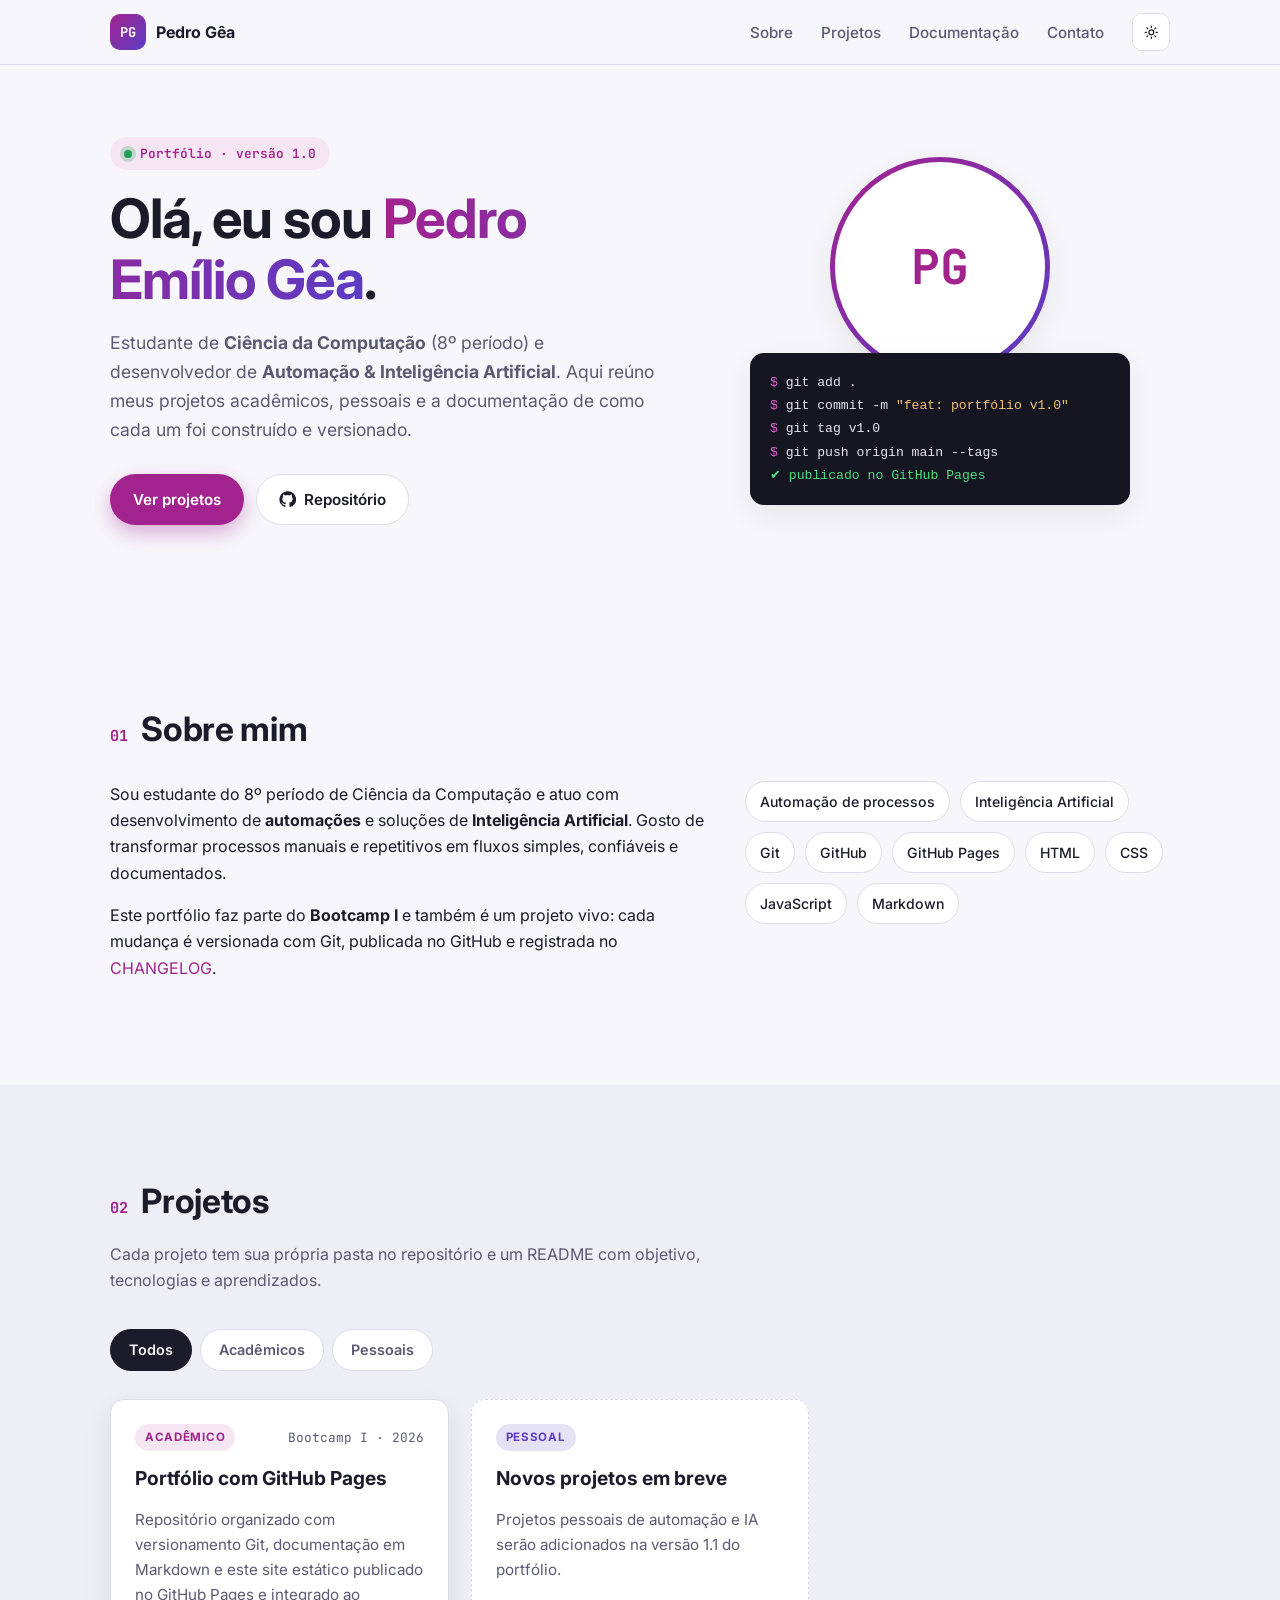
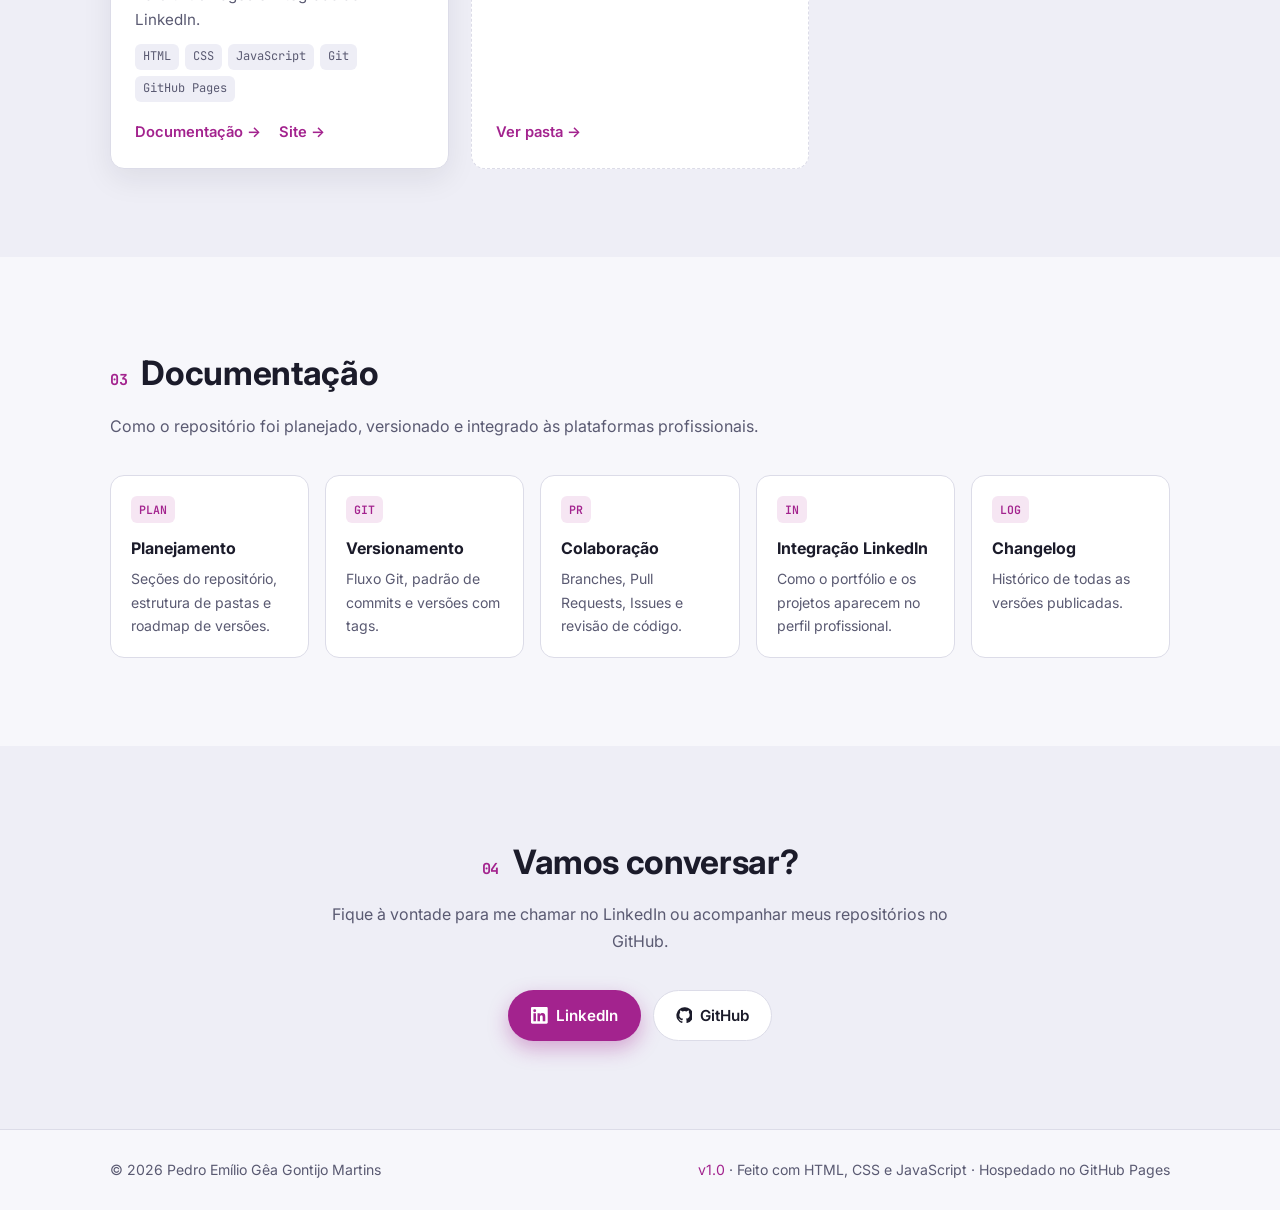
==== index.html @ f8c2382d "feat: estrutura do repositório e site do portfólio v1.0" ====
<!DOCTYPE html>
<html lang="pt-BR">
<head>
  <meta charset="UTF-8">
  <meta name="viewport" content="width=device-width, initial-scale=1.0">
  <title>Pedro Emílio Gêa · Portfólio</title>
  <meta name="description" content="Portfólio de Pedro Emílio Gêa — estudante de Ciência da Computação e desenvolvedor de Automação e IA. Projetos acadêmicos, pessoais e documentação.">
  <meta name="author" content="Pedro Emílio Gêa Gontijo Martins">

  <!-- Open Graph: prévia bonita ao compartilhar o link no LinkedIn -->
  <meta property="og:type" content="website">
  <meta property="og:title" content="Pedro Emílio Gêa · Portfólio">
  <meta property="og:description" content="Projetos acadêmicos e pessoais, documentação e versionamento com Git e GitHub.">
  <meta property="og:url" content="https://pedroemiliogea.github.io/github-page/">
  <meta property="og:image" content="https://github.com/PedroEmilioGea.png">

  <link rel="icon" href="assets/img/favicon.svg" type="image/svg+xml">
  <link rel="preconnect" href="https://fonts.googleapis.com">
  <link rel="preconnect" href="https://fonts.gstatic.com" crossorigin>
  <link href="https://fonts.googleapis.com/css2?family=Inter:wght@400;500;600;700&family=JetBrains+Mono:wght@400;600&display=swap" rel="stylesheet">
  <link rel="stylesheet" href="assets/css/style.css">
  <script>
    /* Aplica o tema antes de desenhar a página (evita "piscar") */
    try {
      var t = localStorage.getItem("portfolio-tema");
      if (t) document.documentElement.setAttribute("data-theme", t);
    } catch (e) {}
  </script>
</head>
<body>
  <a class="skip-link" href="#conteudo">Pular para o conteúdo</a>

  <!-- ===================== CABEÇALHO ===================== -->
  <header class="header" id="topo">
    <nav class="nav container" aria-label="Navegação principal">
      <a class="nav__logo" href="#topo" aria-label="Início">
        <span class="nav__logo-mark">PG</span>
        <span class="nav__logo-text">Pedro Gêa</span>
      </a>

      <button class="nav__toggle" id="nav-toggle" aria-label="Abrir menu" aria-expanded="false" aria-controls="nav-menu">
        <span></span><span></span><span></span>
      </button>

      <ul class="nav__menu" id="nav-menu">
        <li><a href="#sobre">Sobre</a></li>
        <li><a href="#projetos">Projetos</a></li>
        <li><a href="#documentacao">Documentação</a></li>
        <li><a href="#contato">Contato</a></li>
        <li>
          <button class="theme-toggle" id="theme-toggle" aria-label="Alternar tema claro/escuro" title="Alternar tema">
            <svg class="icon-sun" viewBox="0 0 24 24" aria-hidden="true"><circle cx="12" cy="12" r="4"/><path d="M12 2v2M12 20v2M4.9 4.9l1.4 1.4M17.7 17.7l1.4 1.4M2 12h2M20 12h2M4.9 19.1l1.4-1.4M17.7 6.3l1.4-1.4"/></svg>
            <svg class="icon-moon" viewBox="0 0 24 24" aria-hidden="true"><path d="M21 12.8A9 9 0 1 1 11.2 3a7 7 0 0 0 9.8 9.8z"/></svg>
          </button>
        </li>
      </ul>
    </nav>
  </header>

  <main id="conteudo">
    <!-- ===================== HERO ===================== -->
    <section class="hero container">
      <div class="hero__text">
        <p class="hero__tag"><span class="dot"></span> Portfólio · versão 1.0</p>
        <h1 class="hero__title">Olá, eu sou <span class="accent">Pedro Emílio Gêa</span>.</h1>
        <p class="hero__subtitle">
          Estudante de <strong>Ciência da Computação</strong> (8º período) e desenvolvedor de
          <strong>Automação &amp; Inteligência Artificial</strong>. Aqui reúno meus projetos acadêmicos,
          pessoais e a documentação de como cada um foi construído e versionado.
        </p>
        <div class="hero__actions">
          <a class="btn btn--primary" href="#projetos">Ver projetos</a>
          <a class="btn btn--ghost" href="https://github.com/PedroEmilioGea/github-page" target="_blank" rel="noopener">
            <svg viewBox="0 0 24 24" aria-hidden="true"><path d="M12 .5a11.5 11.5 0 0 0-3.6 22.4c.6.1.8-.3.8-.6v-2c-3.2.7-3.9-1.5-3.9-1.5-.5-1.3-1.3-1.7-1.3-1.7-1-.7.1-.7.1-.7 1.2.1 1.8 1.2 1.8 1.2 1 1.8 2.8 1.3 3.5 1 .1-.8.4-1.3.7-1.6-2.6-.3-5.3-1.3-5.3-5.7 0-1.3.5-2.3 1.2-3.1-.1-.3-.5-1.5.1-3.1 0 0 1-.3 3.2 1.2a11 11 0 0 1 5.8 0c2.2-1.5 3.2-1.2 3.2-1.2.6 1.6.2 2.8.1 3.1.8.8 1.2 1.9 1.2 3.1 0 4.4-2.7 5.4-5.3 5.7.4.4.8 1.1.8 2.2v3.3c0 .3.2.7.8.6A11.5 11.5 0 0 0 12 .5z"/></svg>
            Repositório
          </a>
        </div>
      </div>
      <div class="hero__media">
        <div class="avatar" data-initials="PG">
          <img onerror="this.remove()" src="https://github.com/PedroEmilioGea.png" alt="Foto de perfil de Pedro Emílio Gêa" width="260" height="260">
        </div>
        <pre class="terminal" aria-label="Exemplo de comandos Git"><code><span class="t-prompt">$</span> git add .
<span class="t-prompt">$</span> git commit -m <span class="t-str">"feat: portfólio v1.0"</span>
<span class="t-prompt">$</span> git tag v1.0
<span class="t-prompt">$</span> git push origin main --tags
<span class="t-ok">✔ publicado no GitHub Pages</span></code></pre>
      </div>
    </section>

    <!-- ===================== SOBRE ===================== -->
    <section class="section" id="sobre">
      <div class="container">
        <h2 class="section__title"><span class="section__num">01</span> Sobre mim</h2>
        <div class="about">
          <div class="about__text">
            <p>
              Sou estudante do 8º período de Ciência da Computação e atuo com desenvolvimento de
              <strong>automações</strong> e soluções de <strong>Inteligência Artificial</strong>.
              Gosto de transformar processos manuais e repetitivos em fluxos simples, confiáveis e documentados.
            </p>
            <p>
              Este portfólio faz parte do <strong>Bootcamp I</strong> e também é um projeto vivo: cada mudança é
              versionada com Git, publicada no GitHub e registrada no
              <a href="https://github.com/PedroEmilioGea/github-page/blob/main/CHANGELOG.md" target="_blank" rel="noopener">CHANGELOG</a>.
            </p>
          </div>
          <ul class="chips" aria-label="Áreas e ferramentas">
            <li>Automação de processos</li>
            <li>Inteligência Artificial</li>
            <li>Git</li>
            <li>GitHub</li>
            <li>GitHub Pages</li>
            <li>HTML</li>
            <li>CSS</li>
            <li>JavaScript</li>
            <li>Markdown</li>
          </ul>
        </div>
      </div>
    </section>

    <!-- ===================== PROJETOS ===================== -->
    <section class="section section--alt" id="projetos">
      <div class="container">
        <h2 class="section__title"><span class="section__num">02</span> Projetos</h2>
        <p class="section__lead">Cada projeto tem sua própria pasta no repositório e um README com objetivo, tecnologias e aprendizados.</p>

        <div class="filters" role="group" aria-label="Filtrar projetos">
          <button class="filter is-active" data-filter="todos">Todos</button>
          <button class="filter" data-filter="academico">Acadêmicos</button>
          <button class="filter" data-filter="pessoal">Pessoais</button>
        </div>

        <div class="cards" id="lista-projetos">
          <!-- Projeto acadêmico 01 -->
          <article class="card" data-categoria="academico">
            <div class="card__top">
              <span class="badge badge--academico">Acadêmico</span>
              <span class="card__meta">Bootcamp I · 2026</span>
            </div>
            <h3 class="card__title">Portfólio com GitHub Pages</h3>
            <p class="card__desc">
              Repositório organizado com versionamento Git, documentação em Markdown e este site
              estático publicado no GitHub Pages e integrado ao LinkedIn.
            </p>
            <ul class="card__tags">
              <li>HTML</li><li>CSS</li><li>JavaScript</li><li>Git</li><li>GitHub Pages</li>
            </ul>
            <div class="card__links">
              <a href="https://github.com/PedroEmilioGea/github-page/tree/main/projetos-academicos/01-portfolio-github-pages" target="_blank" rel="noopener">Documentação →</a>
              <a href="https://pedroemiliogea.github.io/github-page/" target="_blank" rel="noopener">Site →</a>
            </div>
          </article>

          <!-- Espaço para próximos projetos -->
          <article class="card card--soon" data-categoria="pessoal">
            <div class="card__top">
              <span class="badge badge--pessoal">Pessoal</span>
            </div>
            <h3 class="card__title">Novos projetos em breve</h3>
            <p class="card__desc">
              Projetos pessoais de automação e IA serão adicionados na versão 1.1 do portfólio.
            </p>
            <div class="card__links">
              <a href="https://github.com/PedroEmilioGea/github-page/tree/main/projetos-pessoais" target="_blank" rel="noopener">Ver pasta →</a>
            </div>
          </article>
        </div>
      </div>
    </section>

    <!-- ===================== DOCUMENTAÇÃO ===================== -->
    <section class="section" id="documentacao">
      <div class="container">
        <h2 class="section__title"><span class="section__num">03</span> Documentação</h2>
        <p class="section__lead">Como o repositório foi planejado, versionado e integrado às plataformas profissionais.</p>

        <div class="docs">
          <a class="doc" href="https://github.com/PedroEmilioGea/github-page/blob/main/docs/planejamento.md" target="_blank" rel="noopener">
            <span class="doc__icon">PLAN</span>
            <span class="doc__title">Planejamento</span>
            <span class="doc__desc">Seções do repositório, estrutura de pastas e roadmap de versões.</span>
          </a>
          <a class="doc" href="https://github.com/PedroEmilioGea/github-page/blob/main/docs/versionamento.md" target="_blank" rel="noopener">
            <span class="doc__icon">GIT</span>
            <span class="doc__title">Versionamento</span>
            <span class="doc__desc">Fluxo Git, padrão de commits e versões com tags.</span>
          </a>
          <a class="doc" href="https://github.com/PedroEmilioGea/github-page/blob/main/docs/colaboracao.md" target="_blank" rel="noopener">
            <span class="doc__icon">PR</span>
            <span class="doc__title">Colaboração</span>
            <span class="doc__desc">Branches, Pull Requests, Issues e revisão de código.</span>
          </a>
          <a class="doc" href="https://github.com/PedroEmilioGea/github-page/blob/main/docs/linkedin.md" target="_blank" rel="noopener">
            <span class="doc__icon">IN</span>
            <span class="doc__title">Integração LinkedIn</span>
            <span class="doc__desc">Como o portfólio e os projetos aparecem no perfil profissional.</span>
          </a>
          <a class="doc" href="https://github.com/PedroEmilioGea/github-page/blob/main/CHANGELOG.md" target="_blank" rel="noopener">
            <span class="doc__icon">LOG</span>
            <span class="doc__title">Changelog</span>
            <span class="doc__desc">Histórico de todas as versões publicadas.</span>
          </a>
        </div>
      </div>
    </section>

    <!-- ===================== CONTATO ===================== -->
    <section class="section section--alt" id="contato">
      <div class="container contact">
        <h2 class="section__title"><span class="section__num">04</span> Vamos conversar?</h2>
        <p class="section__lead">Fique à vontade para me chamar no LinkedIn ou acompanhar meus repositórios no GitHub.</p>
        <div class="contact__links">
          <a class="btn btn--primary" href="https://www.linkedin.com/in/pedro-em%C3%ADlio-g%C3%AAa-gontijo-martins-45b3a32ba/" target="_blank" rel="noopener">
            <svg viewBox="0 0 24 24" aria-hidden="true"><path d="M20.4 20.5h-3.6v-5.6c0-1.3 0-3-1.8-3s-2.1 1.4-2.1 2.9v5.7H9.3V9h3.4v1.6h.1a3.8 3.8 0 0 1 3.4-1.9c3.6 0 4.3 2.4 4.3 5.5v6.3zM5.3 7.4a2.1 2.1 0 1 1 0-4.2 2.1 2.1 0 0 1 0 4.2zM7.1 20.5H3.5V9h3.6v11.5zM22.2 0H1.8C.8 0 0 .8 0 1.7v20.6c0 .9.8 1.7 1.8 1.7h20.4c1 0 1.8-.8 1.8-1.7V1.7C24 .8 23.2 0 22.2 0z"/></svg>
            LinkedIn
          </a>
          <a class="btn btn--ghost" href="https://github.com/PedroEmilioGea" target="_blank" rel="noopener">
            <svg viewBox="0 0 24 24" aria-hidden="true"><path d="M12 .5a11.5 11.5 0 0 0-3.6 22.4c.6.1.8-.3.8-.6v-2c-3.2.7-3.9-1.5-3.9-1.5-.5-1.3-1.3-1.7-1.3-1.7-1-.7.1-.7.1-.7 1.2.1 1.8 1.2 1.8 1.2 1 1.8 2.8 1.3 3.5 1 .1-.8.4-1.3.7-1.6-2.6-.3-5.3-1.3-5.3-5.7 0-1.3.5-2.3 1.2-3.1-.1-.3-.5-1.5.1-3.1 0 0 1-.3 3.2 1.2a11 11 0 0 1 5.8 0c2.2-1.5 3.2-1.2 3.2-1.2.6 1.6.2 2.8.1 3.1.8.8 1.2 1.9 1.2 3.1 0 4.4-2.7 5.4-5.3 5.7.4.4.8 1.1.8 2.2v3.3c0 .3.2.7.8.6A11.5 11.5 0 0 0 12 .5z"/></svg>
            GitHub
          </a>
        </div>
      </div>
    </section>
  </main>

  <!-- ===================== RODAPÉ ===================== -->
  <footer class="footer">
    <div class="container footer__inner">
      <p>© <span id="ano">2026</span> Pedro Emílio Gêa Gontijo Martins</p>
      <p class="footer__version">
        <a href="https://github.com/PedroEmilioGea/github-page/blob/main/CHANGELOG.md" target="_blank" rel="noopener">v1.0</a>
        · Feito com HTML, CSS e JavaScript · Hospedado no GitHub Pages
      </p>
    </div>
  </footer>

  <script src="assets/js/main.js"></script>
</body>
</html>
---- assets/css/style.css ----
/* ==========================================================
   Portfólio · Pedro Emílio Gêa
   Estilos do site publicado no GitHub Pages
   ========================================================== */

/* ---------- Tokens de cor (tema claro) ---------- */
:root {
  --bg: #f7f7fb;
  --bg-alt: #eeeef6;
  --surface: #ffffff;
  --text: #1b1b2a;
  --text-muted: #5a5a72;
  --border: #dcdce8;
  --accent: #a3238e;          /* magenta do material do bootcamp */
  --accent-2: #5b3cc4;
  --accent-soft: #f6e6f3;
  --ok: #1f9d55;
  --terminal-bg: #161622;
  --terminal-text: #e6e6f0;
  --shadow: 0 10px 30px rgba(27, 27, 42, .08);
  --radius: 14px;
  --maxw: 1100px;
  --font: "Inter", system-ui, -apple-system, "Segoe UI", Roboto, sans-serif;
  --mono: "JetBrains Mono", ui-monospace, SFMono-Regular, Consolas, monospace;
  color-scheme: light;
}

/* ---------- Tema escuro (preferência do sistema) ---------- */
@media (prefers-color-scheme: dark) {
  :root:not([data-theme="light"]) {
    --bg: #0f0f17;
    --bg-alt: #151520;
    --surface: #1a1a27;
    --text: #ececf4;
    --text-muted: #a3a3b8;
    --border: #2a2a3b;
    --accent: #e25bc9;
    --accent-2: #9b86ff;
    --accent-soft: #2b1830;
    --shadow: 0 10px 30px rgba(0, 0, 0, .35);
    color-scheme: dark;
  }
}

/* ---------- Tema escuro (escolhido no botão) ---------- */
:root[data-theme="dark"] {
  --bg: #0f0f17;
  --bg-alt: #151520;
  --surface: #1a1a27;
  --text: #ececf4;
  --text-muted: #a3a3b8;
  --border: #2a2a3b;
  --accent: #e25bc9;
  --accent-2: #9b86ff;
  --accent-soft: #2b1830;
  --shadow: 0 10px 30px rgba(0, 0, 0, .35);
  color-scheme: dark;
}

/* ---------- Base ---------- */
*, *::before, *::after { box-sizing: border-box; }
html { scroll-behavior: smooth; scroll-padding-top: 80px; }
body {
  margin: 0;
  font-family: var(--font);
  font-size: 1rem;
  line-height: 1.65;
  color: var(--text);
  background: var(--bg);
  -webkit-font-smoothing: antialiased;
}
img { max-width: 100%; display: block; }
a { color: var(--accent); text-decoration: none; }
a:hover { text-decoration: underline; }
svg { width: 1.1em; height: 1.1em; fill: currentColor; flex-shrink: 0; }

.container { width: 100%; max-width: var(--maxw); margin: 0 auto; padding: 0 20px; }

.skip-link {
  position: absolute; left: -999px; top: 8px;
  background: var(--accent); color: #fff; padding: 8px 14px; border-radius: 8px; z-index: 100;
}
.skip-link:focus { left: 8px; }

:focus-visible { outline: 3px solid var(--accent-2); outline-offset: 3px; border-radius: 6px; }

/* ---------- Cabeçalho / navegação ---------- */
.header {
  position: sticky; top: 0; z-index: 50;
  background: color-mix(in srgb, var(--bg) 85%, transparent);
  backdrop-filter: saturate(160%) blur(10px);
  border-bottom: 1px solid var(--border);
}
.nav { display: flex; align-items: center; justify-content: space-between; height: 64px; }
.nav__logo { display: flex; align-items: center; gap: 10px; color: var(--text); font-weight: 700; }
.nav__logo:hover { text-decoration: none; }
.nav__logo-mark {
  display: grid; place-items: center; width: 36px; height: 36px; border-radius: 10px;
  background: linear-gradient(135deg, var(--accent), var(--accent-2)); color: #fff;
  font-family: var(--mono); font-size: .85rem;
}
.nav__menu { display: flex; align-items: center; gap: 28px; list-style: none; margin: 0; padding: 0; }
.nav__menu a { color: var(--text-muted); font-weight: 500; font-size: .95rem; }
.nav__menu a:hover { color: var(--text); text-decoration: none; }

.nav__toggle { display: none; background: none; border: 0; padding: 8px; cursor: pointer; }
.nav__toggle span { display: block; width: 22px; height: 2px; margin: 5px 0; background: var(--text); transition: .25s; }

.theme-toggle {
  display: grid; place-items: center; width: 38px; height: 38px; border-radius: 10px;
  border: 1px solid var(--border); background: var(--surface); color: var(--text); cursor: pointer;
}
.theme-toggle svg { fill: none; stroke: currentColor; stroke-width: 2; stroke-linecap: round; }
.icon-moon { display: none; }
:root[data-theme="dark"] .icon-sun { display: none; }
:root[data-theme="dark"] .icon-moon { display: block; }

/* ---------- Botões ---------- */
.btn {
  display: inline-flex; align-items: center; gap: 8px;
  padding: 12px 22px; border-radius: 999px; font-weight: 600; font-size: .95rem;
  border: 1px solid transparent; transition: transform .15s, box-shadow .15s, background .15s;
}
.btn:hover { text-decoration: none; transform: translateY(-2px); }
.btn--primary { background: var(--accent); color: #fff; box-shadow: 0 8px 20px color-mix(in srgb, var(--accent) 35%, transparent); }
.btn--ghost { border-color: var(--border); color: var(--text); background: var(--surface); }

/* ---------- Hero ---------- */
.hero {
  display: grid; grid-template-columns: 1.2fr 1fr; gap: 48px; align-items: center;
  padding-top: 72px; padding-bottom: 88px;
}
.hero__tag {
  display: inline-flex; align-items: center; gap: 8px; margin: 0 0 18px;
  padding: 6px 14px; border-radius: 999px; background: var(--accent-soft); color: var(--accent);
  font-family: var(--mono); font-size: .8rem; font-weight: 600;
}
.dot { width: 8px; height: 8px; border-radius: 50%; background: var(--ok); box-shadow: 0 0 0 4px color-mix(in srgb, var(--ok) 25%, transparent); }
.hero__title { font-size: clamp(2.1rem, 5vw, 3.4rem); line-height: 1.12; margin: 0 0 18px; letter-spacing: -.02em; }
.accent { background: linear-gradient(90deg, var(--accent), var(--accent-2)); -webkit-background-clip: text; background-clip: text; color: transparent; }
.hero__subtitle { font-size: 1.1rem; color: var(--text-muted); max-width: 58ch; margin: 0 0 30px; }
.hero__actions { display: flex; flex-wrap: wrap; gap: 12px; }

.hero__media { position: relative; display: flex; flex-direction: column; align-items: center; gap: 0; }
.avatar {
  width: 220px; height: 220px; border-radius: 50%; padding: 5px;
  background: linear-gradient(135deg, var(--accent), var(--accent-2)); box-shadow: var(--shadow);
}
.avatar { position: relative; }
.avatar::before {
  content: attr(data-initials); position: absolute; inset: 5px; display: grid; place-items: center;
  border-radius: 50%; background: var(--surface); color: var(--accent); font-family: var(--mono); font-size: 3rem; font-weight: 700;
}
.avatar img { position: relative; width: 100%; height: 100%; border-radius: 50%; object-fit: cover; border: 4px solid var(--bg); }
.terminal {
  margin: -24px 0 0; width: 100%; max-width: 380px; padding: 18px 20px; border-radius: var(--radius);
  background: var(--terminal-bg); color: var(--terminal-text); box-shadow: var(--shadow);
  font-family: var(--mono); font-size: .82rem; line-height: 1.7; overflow-x: auto; position: relative; z-index: 1;
}
.t-prompt { color: #e25bc9; }
.t-str { color: #f2c46d; }
.t-ok { color: #4ade80; }

/* ---------- Seções ---------- */
.section { padding: 88px 0; }
.section--alt { background: var(--bg-alt); }
.section__title { display: flex; align-items: baseline; gap: 14px; font-size: clamp(1.6rem, 3vw, 2.1rem); margin: 0 0 12px; letter-spacing: -.01em; }
.section__num { font-family: var(--mono); font-size: .95rem; color: var(--accent); }
.section__lead { color: var(--text-muted); margin: 0 0 36px; max-width: 65ch; }

/* ---------- Sobre ---------- */
.about { display: grid; grid-template-columns: 1.4fr 1fr; gap: 40px; align-items: start; margin-top: 24px; }
.about__text p { margin: 0 0 16px; }
.chips { display: flex; flex-wrap: wrap; gap: 10px; list-style: none; padding: 0; margin: 0; }
.chips li {
  padding: 8px 14px; border-radius: 999px; background: var(--surface); border: 1px solid var(--border);
  font-size: .88rem; font-weight: 500;
}

/* ---------- Filtros ---------- */
.filters { display: flex; flex-wrap: wrap; gap: 8px; margin-bottom: 28px; }
.filter {
  padding: 8px 18px; border-radius: 999px; border: 1px solid var(--border); background: var(--surface);
  color: var(--text-muted); font: inherit; font-size: .9rem; font-weight: 600; cursor: pointer;
}
.filter:hover { color: var(--text); }
.filter.is-active { background: var(--text); color: var(--bg); border-color: var(--text); }

/* ---------- Cards de projeto ---------- */
.cards { display: grid; grid-template-columns: repeat(auto-fill, minmax(300px, 1fr)); gap: 22px; }
.card {
  display: flex; flex-direction: column; gap: 12px; padding: 24px; border-radius: var(--radius);
  background: var(--surface); border: 1px solid var(--border); box-shadow: var(--shadow);
  transition: transform .2s, border-color .2s;
}
.card:hover { transform: translateY(-4px); border-color: var(--accent); }
.card.is-hidden { display: none; }
.card--soon { border-style: dashed; box-shadow: none; }
.card__top { display: flex; justify-content: space-between; align-items: center; gap: 10px; }
.card__meta { font-size: .8rem; color: var(--text-muted); font-family: var(--mono); }
.card__title { margin: 0; font-size: 1.2rem; }
.card__desc { margin: 0; color: var(--text-muted); font-size: .95rem; flex-grow: 1; }
.card__tags { display: flex; flex-wrap: wrap; gap: 6px; list-style: none; padding: 0; margin: 0; }
.card__tags li { font-family: var(--mono); font-size: .75rem; padding: 3px 8px; border-radius: 6px; background: var(--bg-alt); color: var(--text-muted); }
.card__links { display: flex; gap: 18px; font-weight: 600; font-size: .92rem; padding-top: 6px; }

.badge { font-size: .72rem; font-weight: 700; text-transform: uppercase; letter-spacing: .06em; padding: 4px 10px; border-radius: 999px; }
.badge--academico { background: var(--accent-soft); color: var(--accent); }
.badge--pessoal { background: color-mix(in srgb, var(--accent-2) 15%, transparent); color: var(--accent-2); }

/* ---------- Documentação ---------- */
.docs { display: grid; grid-template-columns: repeat(auto-fill, minmax(180px, 1fr)); gap: 16px; }
.doc {
  display: flex; flex-direction: column; gap: 6px; padding: 20px; border-radius: var(--radius);
  background: var(--surface); border: 1px solid var(--border); color: var(--text); transition: border-color .2s, transform .2s;
}
.doc:hover { text-decoration: none; border-color: var(--accent); transform: translateY(-3px); }
.doc__icon {
  align-self: flex-start; font-family: var(--mono); font-size: .72rem; font-weight: 600;
  padding: 4px 8px; border-radius: 6px; background: var(--accent-soft); color: var(--accent); margin-bottom: 6px;
}
.doc__title { font-weight: 700; }
.doc__desc { font-size: .88rem; color: var(--text-muted); }

/* ---------- Contato ---------- */
.contact { text-align: center; }
.contact .section__title { justify-content: center; }
.contact .section__lead { margin-left: auto; margin-right: auto; }
.contact__links { display: flex; justify-content: center; flex-wrap: wrap; gap: 12px; }

/* ---------- Rodapé ---------- */
.footer { border-top: 1px solid var(--border); padding: 28px 0; font-size: .88rem; color: var(--text-muted); }
.footer__inner { display: flex; justify-content: space-between; flex-wrap: wrap; gap: 10px; }
.footer p { margin: 0; }

/* ---------- Animação de entrada ---------- */
.reveal { opacity: 0; transform: translateY(16px); transition: opacity .6s ease, transform .6s ease; }
.reveal.is-visible { opacity: 1; transform: none; }
@media (prefers-reduced-motion: reduce) {
  html { scroll-behavior: auto; }
  .reveal { opacity: 1; transform: none; transition: none; }
  .btn, .card, .doc { transition: none; }
}

/* ---------- Responsivo ---------- */
@media (max-width: 860px) {
  .hero { grid-template-columns: 1fr; padding-top: 48px; padding-bottom: 64px; gap: 40px; }
  .hero__media { order: -1; }
  .avatar { width: 160px; height: 160px; }
  .about { grid-template-columns: 1fr; }
  .section { padding: 64px 0; }
}

@media (max-width: 720px) {
  .container { padding: 0 16px; }
  .nav__toggle { display: block; }
  .nav__menu {
    position: absolute; top: 64px; left: 0; right: 0; flex-direction: column; align-items: flex-start; gap: 0;
    background: var(--bg); border-bottom: 1px solid var(--border); padding: 8px 16px 16px;
    display: none;
  }
  .nav__menu.is-open { display: flex; }
  .nav__menu li { width: 100%; }
  .nav__menu a { display: block; padding: 12px 0; }
  .nav__menu .theme-toggle { margin-top: 8px; }
  .nav__toggle[aria-expanded="true"] span:nth-child(1) { transform: translateY(7px) rotate(45deg); }
  .nav__toggle[aria-expanded="true"] span:nth-child(2) { opacity: 0; }
  .nav__toggle[aria-expanded="true"] span:nth-child(3) { transform: translateY(-7px) rotate(-45deg); }
  .cards { grid-template-columns: 1fr; }
  .footer__inner { flex-direction: column; }
}
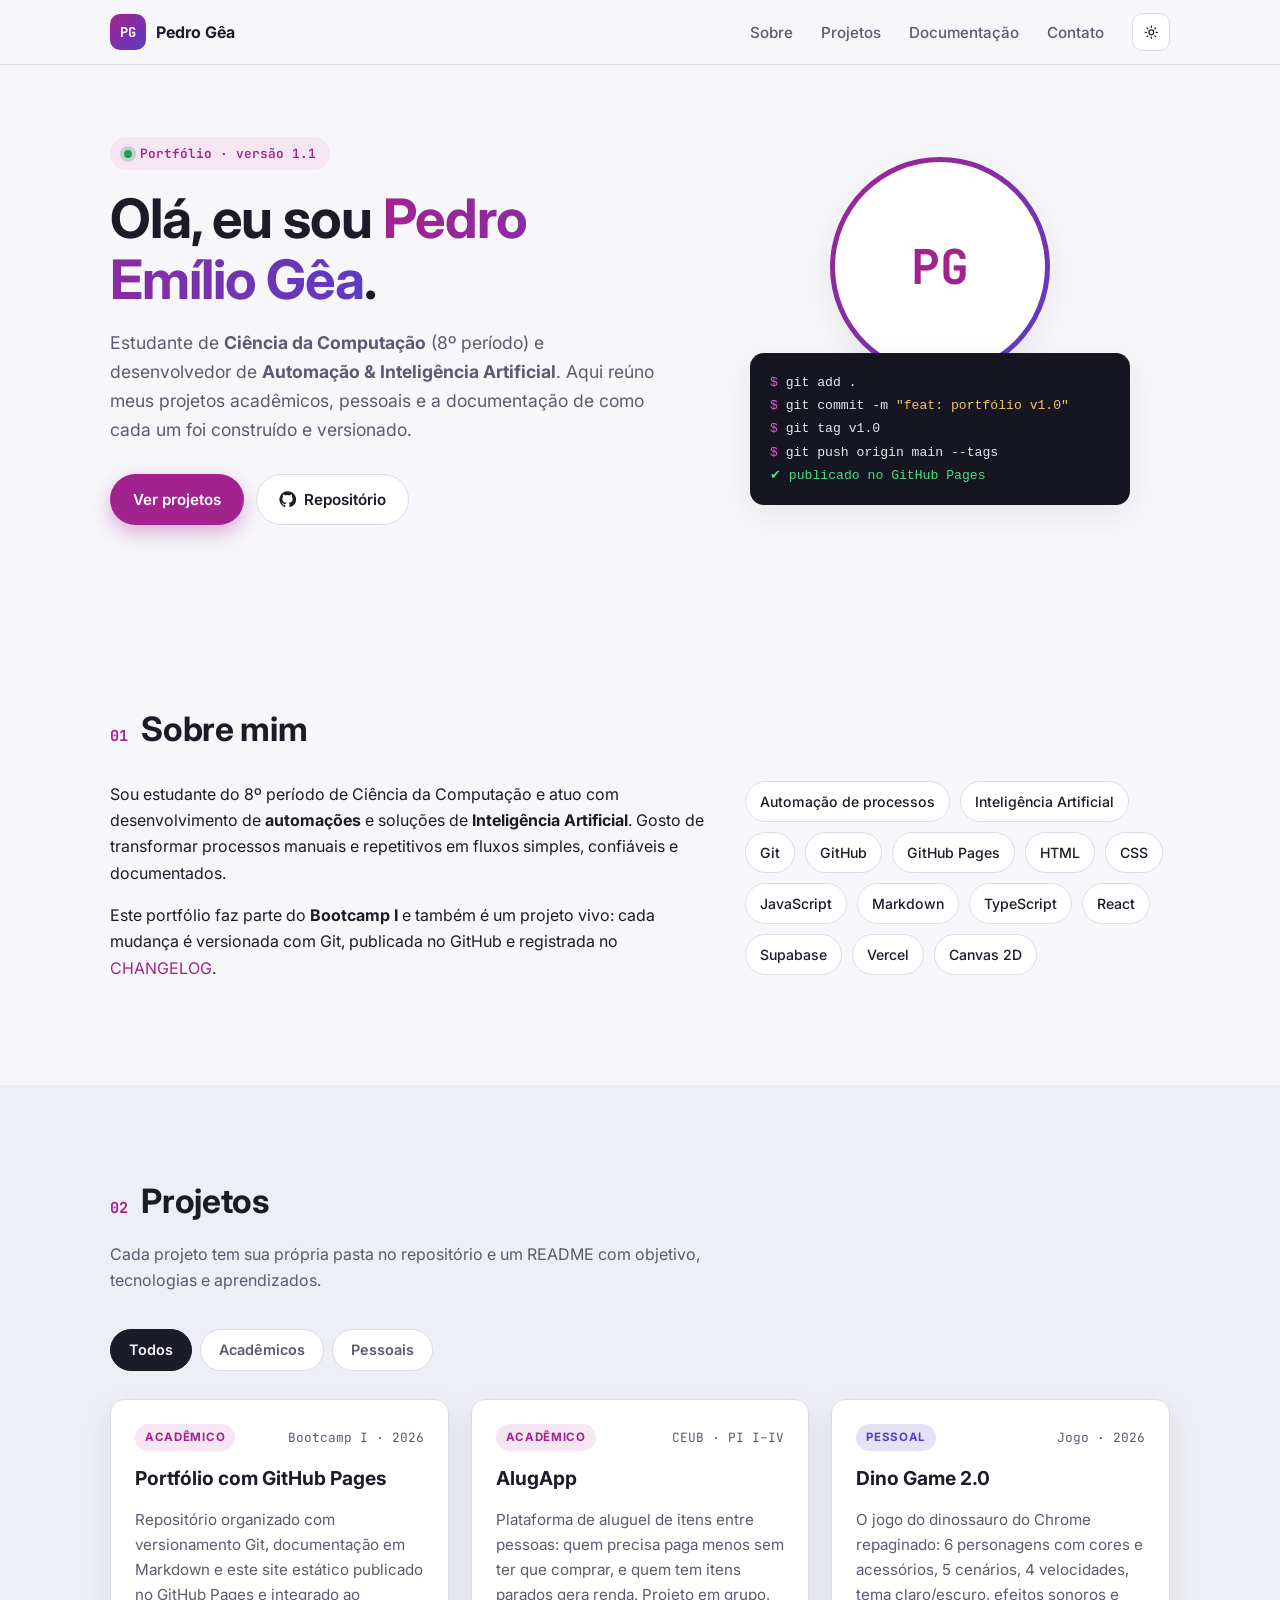
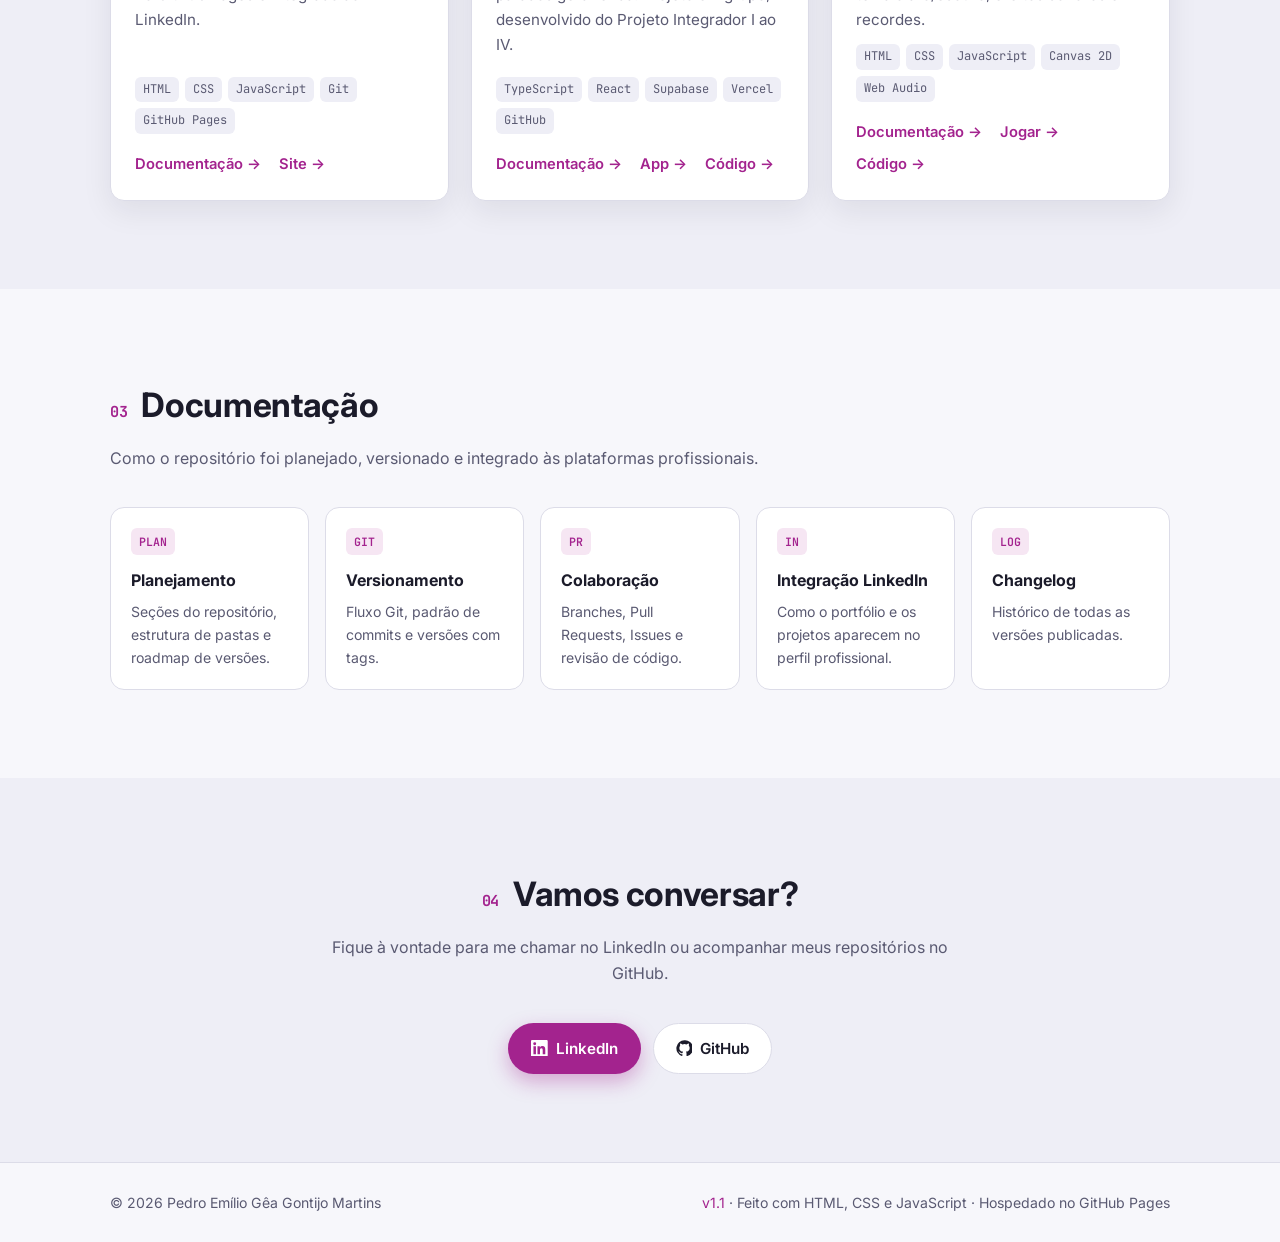
==== commit 8d5d90e5: "feat: adiciona projetos acadêmico e pessoal" ====
--- a/index.html
+++ b/index.html
@@ -61,7 +61,7 @@
     <!-- ===================== HERO ===================== -->
     <section class="hero container">
       <div class="hero__text">
-        <p class="hero__tag"><span class="dot"></span> Portfólio · versão 1.0</p>
+        <p class="hero__tag"><span class="dot"></span> Portfólio · versão 1.1</p>
         <h1 class="hero__title">Olá, eu sou <span class="accent">Pedro Emílio Gêa</span>.</h1>
         <p class="hero__subtitle">
           Estudante de <strong>Ciência da Computação</strong> (8º período) e desenvolvedor de
@@ -115,6 +115,11 @@
             <li>CSS</li>
             <li>JavaScript</li>
             <li>Markdown</li>
+            <li>TypeScript</li>
+            <li>React</li>
+            <li>Supabase</li>
+            <li>Vercel</li>
+            <li>Canvas 2D</li>
           </ul>
         </div>
       </div>
@@ -153,17 +158,45 @@
             </div>
           </article>
 
-          <!-- Espaço para próximos projetos -->
-          <article class="card card--soon" data-categoria="pessoal">
+          <!-- Projeto acadêmico 02 -->
+          <article class="card" data-categoria="academico">
+            <div class="card__top">
+              <span class="badge badge--academico">Acadêmico</span>
+              <span class="card__meta">CEUB · PI I–IV</span>
+            </div>
+            <h3 class="card__title">AlugApp</h3>
+            <p class="card__desc">
+              Plataforma de aluguel de itens entre pessoas: quem precisa paga menos sem ter que comprar,
+              e quem tem itens parados gera renda. Projeto em grupo, desenvolvido do Projeto Integrador I ao IV.
+            </p>
+            <ul class="card__tags">
+              <li>TypeScript</li><li>React</li><li>Supabase</li><li>Vercel</li><li>GitHub</li>
+            </ul>
+            <div class="card__links">
+              <a href="https://github.com/PedroEmilioGea/github-page/tree/main/projetos-academicos/02-alugapp" target="_blank" rel="noopener">Documentação →</a>
+              <a href="https://alugapp.vercel.app/" target="_blank" rel="noopener">App →</a>
+              <a href="https://github.com/AlugApp/AlugApp" target="_blank" rel="noopener">Código →</a>
+            </div>
+          </article>
+
+          <!-- Projeto pessoal 01 -->
+          <article class="card" data-categoria="pessoal">
             <div class="card__top">
               <span class="badge badge--pessoal">Pessoal</span>
-            </div>
-            <h3 class="card__title">Novos projetos em breve</h3>
+              <span class="card__meta">Jogo · 2026</span>
+            </div>
+            <h3 class="card__title">Dino Game 2.0</h3>
             <p class="card__desc">
-              Projetos pessoais de automação e IA serão adicionados na versão 1.1 do portfólio.
-            </p>
+              O jogo do dinossauro do Chrome repaginado: 6 personagens com cores e acessórios,
+              5 cenários, 4 velocidades, tema claro/escuro, efeitos sonoros e recordes.
+            </p>
+            <ul class="card__tags">
+              <li>HTML</li><li>CSS</li><li>JavaScript</li><li>Canvas 2D</li><li>Web Audio</li>
+            </ul>
             <div class="card__links">
-              <a href="https://github.com/PedroEmilioGea/github-page/tree/main/projetos-pessoais" target="_blank" rel="noopener">Ver pasta →</a>
+              <a href="https://github.com/PedroEmilioGea/github-page/tree/main/projetos-pessoais/01-dino-game" target="_blank" rel="noopener">Documentação →</a>
+              <a href="https://pedroemiliogea.github.io/dino-game/" target="_blank" rel="noopener">Jogar →</a>
+              <a href="https://github.com/PedroEmilioGea/dino-game" target="_blank" rel="noopener">Código →</a>
             </div>
           </article>
         </div>
@@ -230,7 +263,7 @@
     <div class="container footer__inner">
       <p>© <span id="ano">2026</span> Pedro Emílio Gêa Gontijo Martins</p>
       <p class="footer__version">
-        <a href="https://github.com/PedroEmilioGea/github-page/blob/main/CHANGELOG.md" target="_blank" rel="noopener">v1.0</a>
+        <a href="https://github.com/PedroEmilioGea/github-page/blob/main/CHANGELOG.md" target="_blank" rel="noopener">v1.1</a>
         · Feito com HTML, CSS e JavaScript · Hospedado no GitHub Pages
       </p>
     </div>
--- a/assets/css/style.css
+++ b/assets/css/style.css
@@ -202,7 +202,8 @@
 .card__desc { margin: 0; color: var(--text-muted); font-size: .95rem; flex-grow: 1; }
 .card__tags { display: flex; flex-wrap: wrap; gap: 6px; list-style: none; padding: 0; margin: 0; }
 .card__tags li { font-family: var(--mono); font-size: .75rem; padding: 3px 8px; border-radius: 6px; background: var(--bg-alt); color: var(--text-muted); }
-.card__links { display: flex; gap: 18px; font-weight: 600; font-size: .92rem; padding-top: 6px; }
+.card__links a { white-space: nowrap; }
+.card__links { display: flex; flex-wrap: wrap; gap: 8px 18px; font-weight: 600; font-size: .92rem; padding-top: 6px; }
 
 .badge { font-size: .72rem; font-weight: 700; text-transform: uppercase; letter-spacing: .06em; padding: 4px 10px; border-radius: 999px; }
 .badge--academico { background: var(--accent-soft); color: var(--accent); }
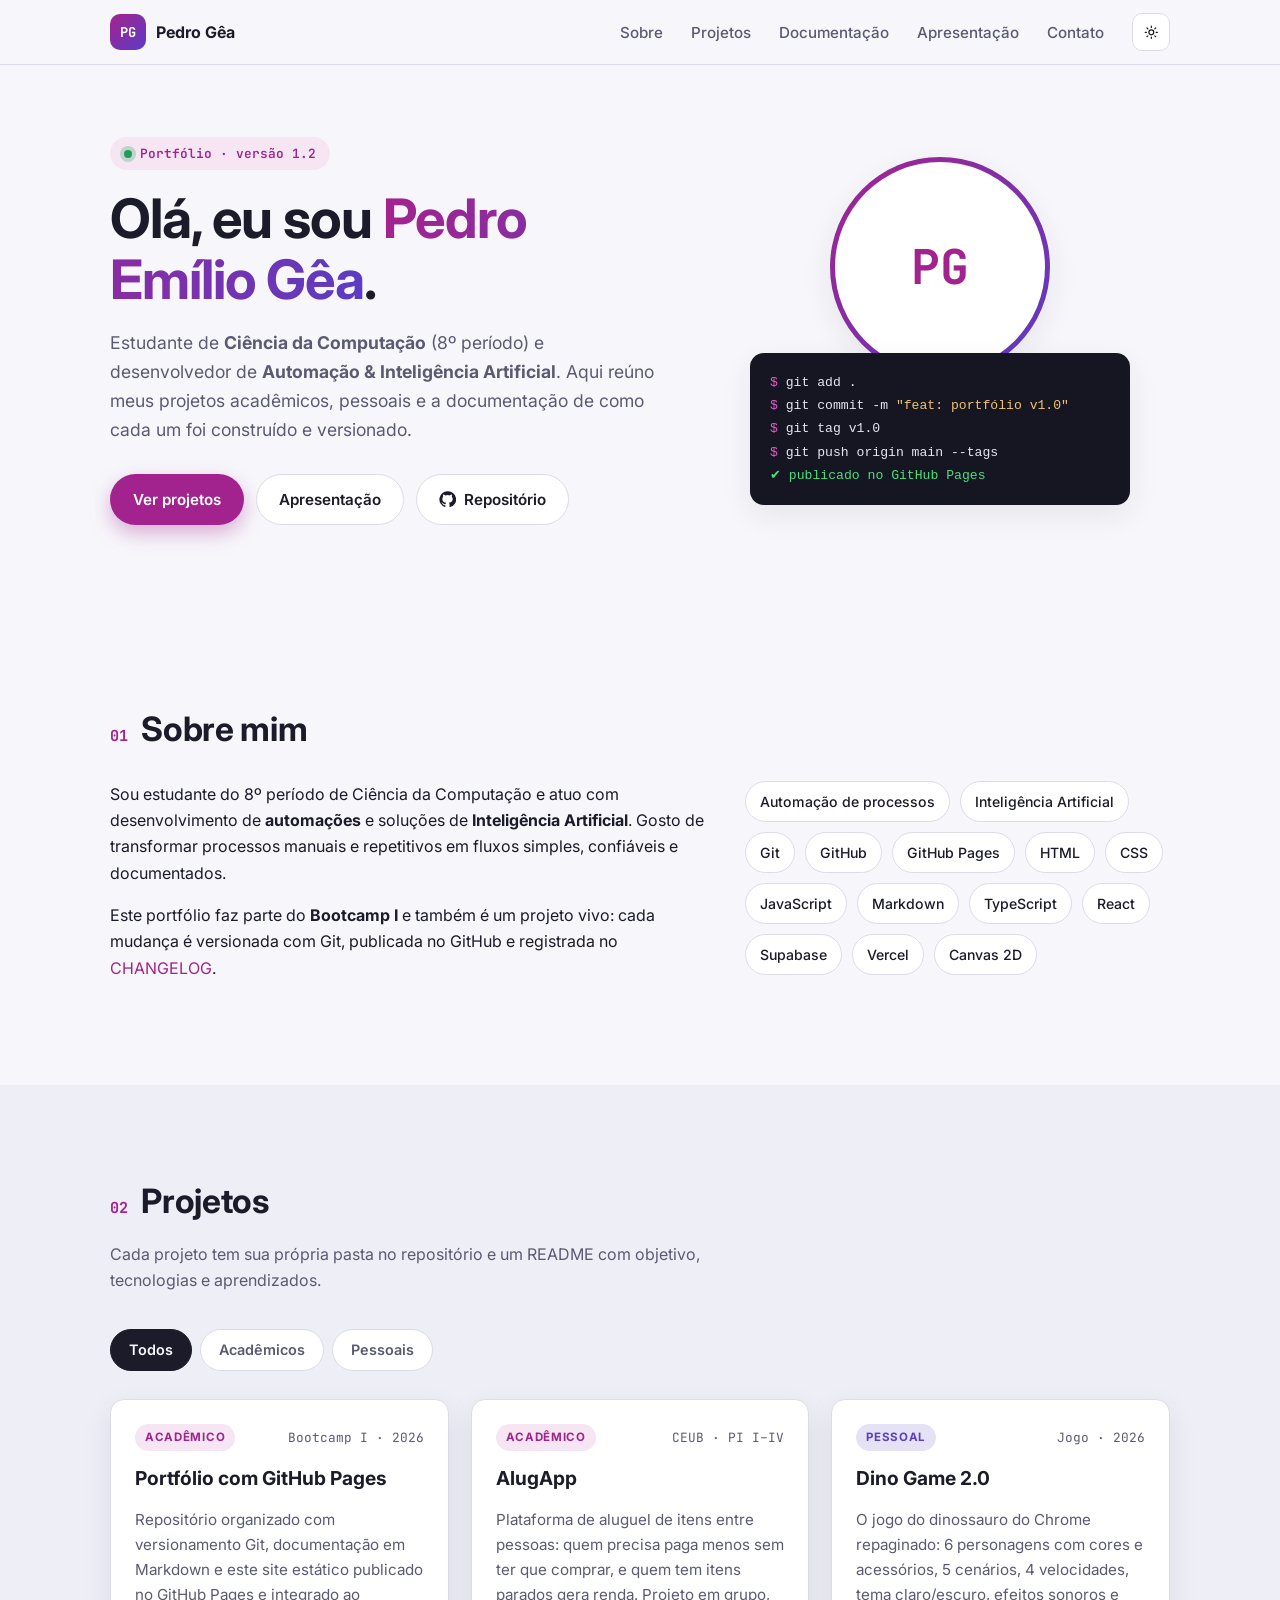
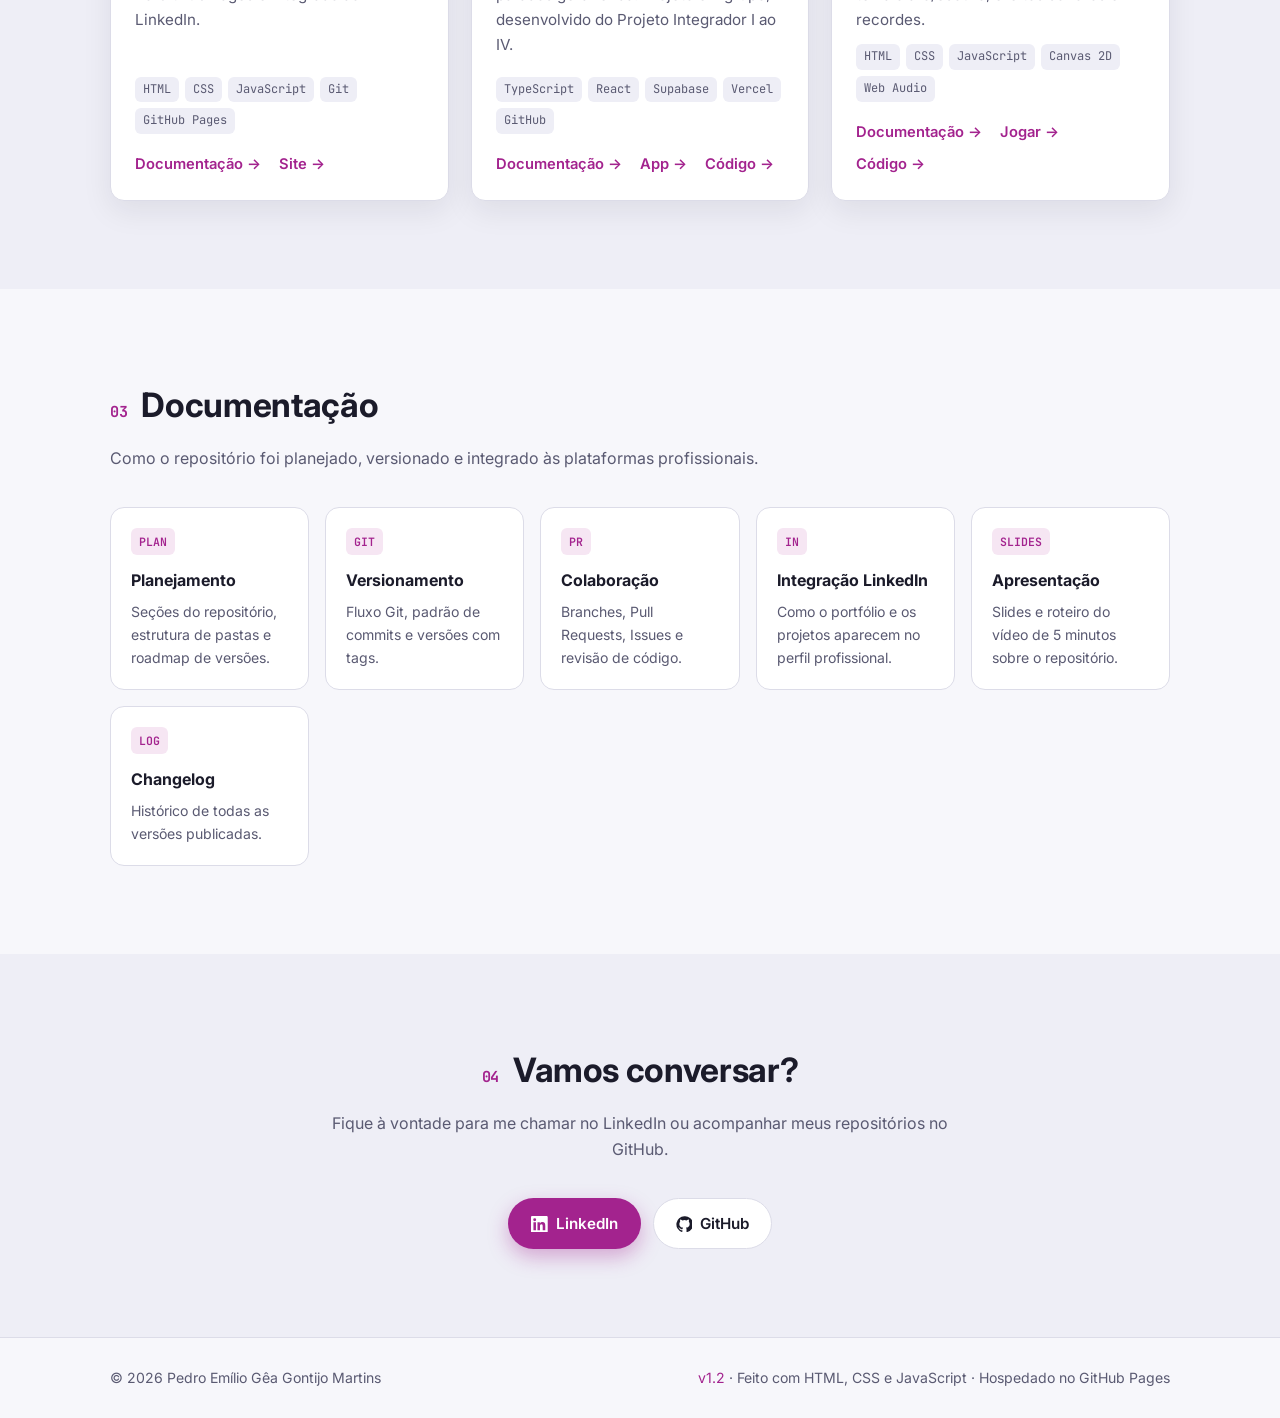
==== commit 9a5ea149: "feat: adiciona slides, roteiro e integração com LinkedIn" ====
--- a/index.html
+++ b/index.html
@@ -46,6 +46,7 @@
         <li><a href="#sobre">Sobre</a></li>
         <li><a href="#projetos">Projetos</a></li>
         <li><a href="#documentacao">Documentação</a></li>
+        <li><a href="apresentacao/">Apresentação</a></li>
         <li><a href="#contato">Contato</a></li>
         <li>
           <button class="theme-toggle" id="theme-toggle" aria-label="Alternar tema claro/escuro" title="Alternar tema">
@@ -61,7 +62,7 @@
     <!-- ===================== HERO ===================== -->
     <section class="hero container">
       <div class="hero__text">
-        <p class="hero__tag"><span class="dot"></span> Portfólio · versão 1.1</p>
+        <p class="hero__tag"><span class="dot"></span> Portfólio · versão 1.2</p>
         <h1 class="hero__title">Olá, eu sou <span class="accent">Pedro Emílio Gêa</span>.</h1>
         <p class="hero__subtitle">
           Estudante de <strong>Ciência da Computação</strong> (8º período) e desenvolvedor de
@@ -70,6 +71,7 @@
         </p>
         <div class="hero__actions">
           <a class="btn btn--primary" href="#projetos">Ver projetos</a>
+          <a class="btn btn--ghost" href="apresentacao/">Apresentação</a>
           <a class="btn btn--ghost" href="https://github.com/PedroEmilioGea/github-page" target="_blank" rel="noopener">
             <svg viewBox="0 0 24 24" aria-hidden="true"><path d="M12 .5a11.5 11.5 0 0 0-3.6 22.4c.6.1.8-.3.8-.6v-2c-3.2.7-3.9-1.5-3.9-1.5-.5-1.3-1.3-1.7-1.3-1.7-1-.7.1-.7.1-.7 1.2.1 1.8 1.2 1.8 1.2 1 1.8 2.8 1.3 3.5 1 .1-.8.4-1.3.7-1.6-2.6-.3-5.3-1.3-5.3-5.7 0-1.3.5-2.3 1.2-3.1-.1-.3-.5-1.5.1-3.1 0 0 1-.3 3.2 1.2a11 11 0 0 1 5.8 0c2.2-1.5 3.2-1.2 3.2-1.2.6 1.6.2 2.8.1 3.1.8.8 1.2 1.9 1.2 3.1 0 4.4-2.7 5.4-5.3 5.7.4.4.8 1.1.8 2.2v3.3c0 .3.2.7.8.6A11.5 11.5 0 0 0 12 .5z"/></svg>
             Repositório
@@ -230,6 +232,11 @@
             <span class="doc__title">Integração LinkedIn</span>
             <span class="doc__desc">Como o portfólio e os projetos aparecem no perfil profissional.</span>
           </a>
+          <a class="doc" href="apresentacao/">
+            <span class="doc__icon">SLIDES</span>
+            <span class="doc__title">Apresentação</span>
+            <span class="doc__desc">Slides e roteiro do vídeo de 5 minutos sobre o repositório.</span>
+          </a>
           <a class="doc" href="https://github.com/PedroEmilioGea/github-page/blob/main/CHANGELOG.md" target="_blank" rel="noopener">
             <span class="doc__icon">LOG</span>
             <span class="doc__title">Changelog</span>
@@ -263,7 +270,7 @@
     <div class="container footer__inner">
       <p>© <span id="ano">2026</span> Pedro Emílio Gêa Gontijo Martins</p>
       <p class="footer__version">
-        <a href="https://github.com/PedroEmilioGea/github-page/blob/main/CHANGELOG.md" target="_blank" rel="noopener">v1.1</a>
+        <a href="https://github.com/PedroEmilioGea/github-page/blob/main/CHANGELOG.md" target="_blank" rel="noopener">v1.2</a>
         · Feito com HTML, CSS e JavaScript · Hospedado no GitHub Pages
       </p>
     </div>
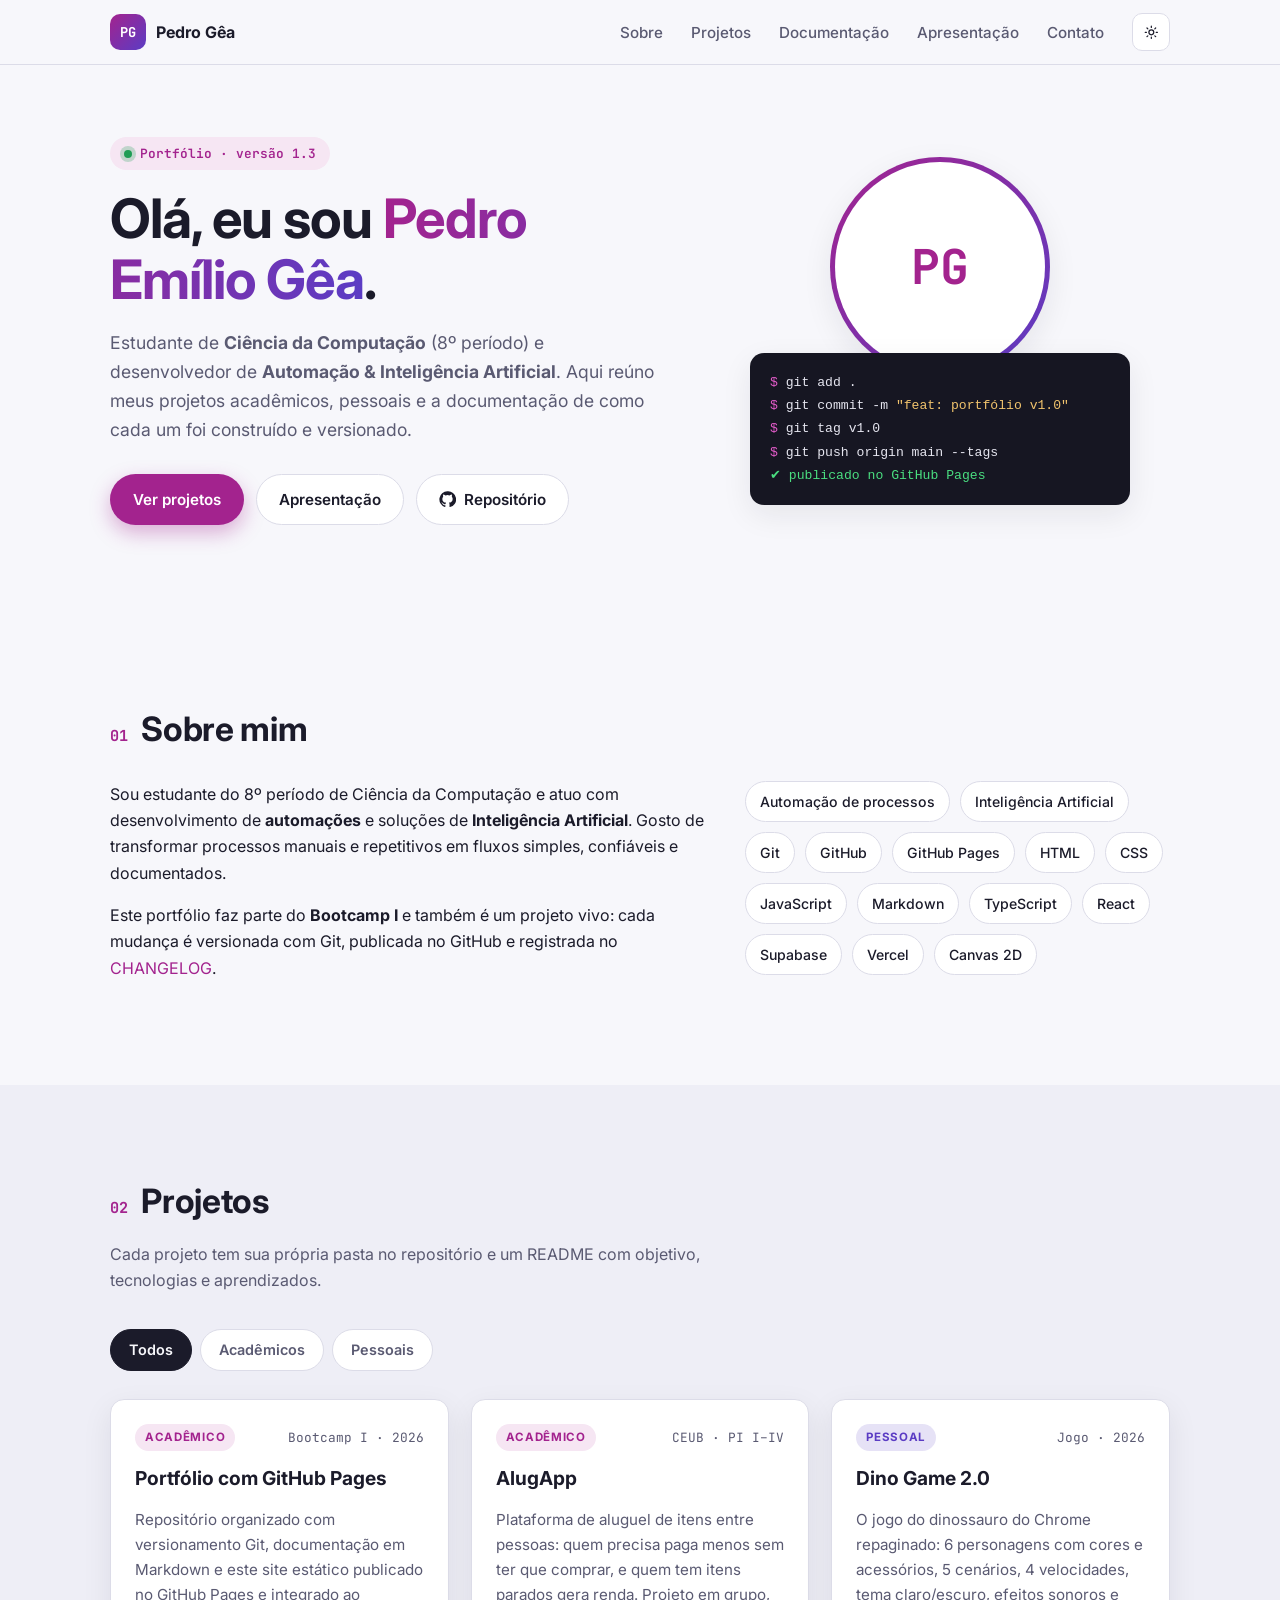
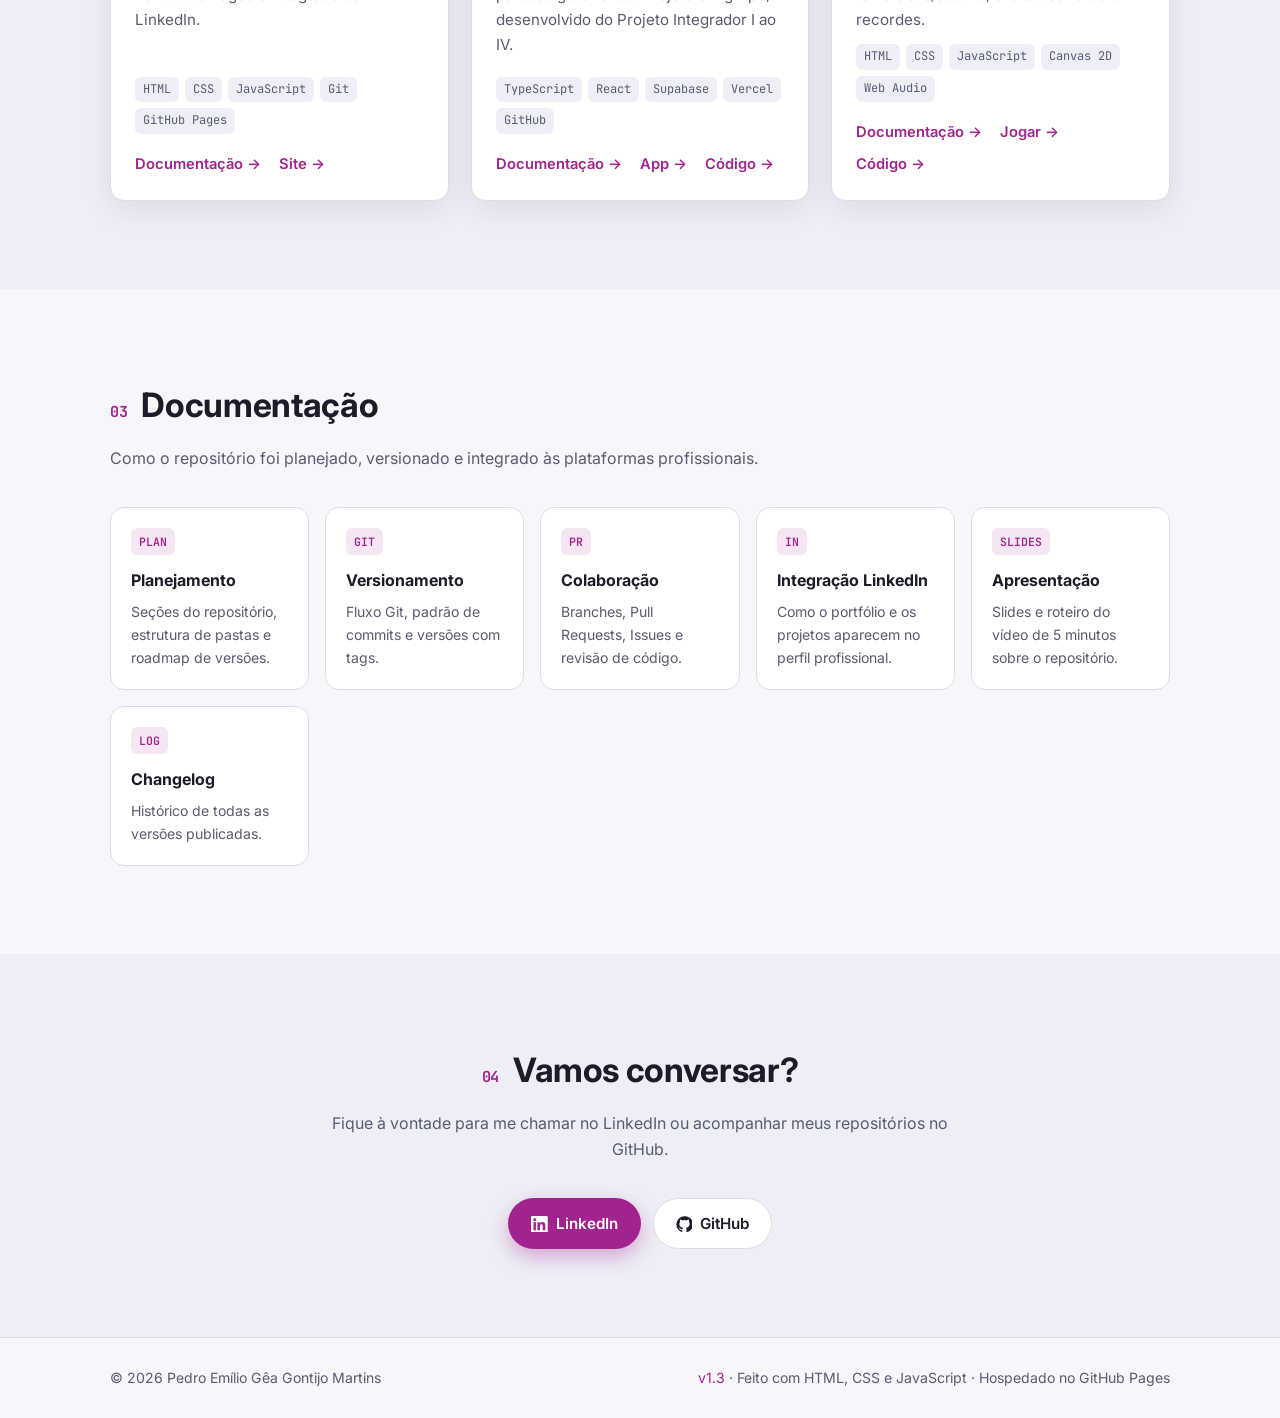
==== commit 81b081cd: "docs: revisão final da apresentação e do LinkedIn" ====
--- a/index.html
+++ b/index.html
@@ -62,7 +62,7 @@
     <!-- ===================== HERO ===================== -->
     <section class="hero container">
       <div class="hero__text">
-        <p class="hero__tag"><span class="dot"></span> Portfólio · versão 1.2</p>
+        <p class="hero__tag"><span class="dot"></span> Portfólio · versão 1.3</p>
         <h1 class="hero__title">Olá, eu sou <span class="accent">Pedro Emílio Gêa</span>.</h1>
         <p class="hero__subtitle">
           Estudante de <strong>Ciência da Computação</strong> (8º período) e desenvolvedor de
@@ -270,7 +270,7 @@
     <div class="container footer__inner">
       <p>© <span id="ano">2026</span> Pedro Emílio Gêa Gontijo Martins</p>
       <p class="footer__version">
-        <a href="https://github.com/PedroEmilioGea/github-page/blob/main/CHANGELOG.md" target="_blank" rel="noopener">v1.2</a>
+        <a href="https://github.com/PedroEmilioGea/github-page/blob/main/CHANGELOG.md" target="_blank" rel="noopener">v1.3</a>
         · Feito com HTML, CSS e JavaScript · Hospedado no GitHub Pages
       </p>
     </div>
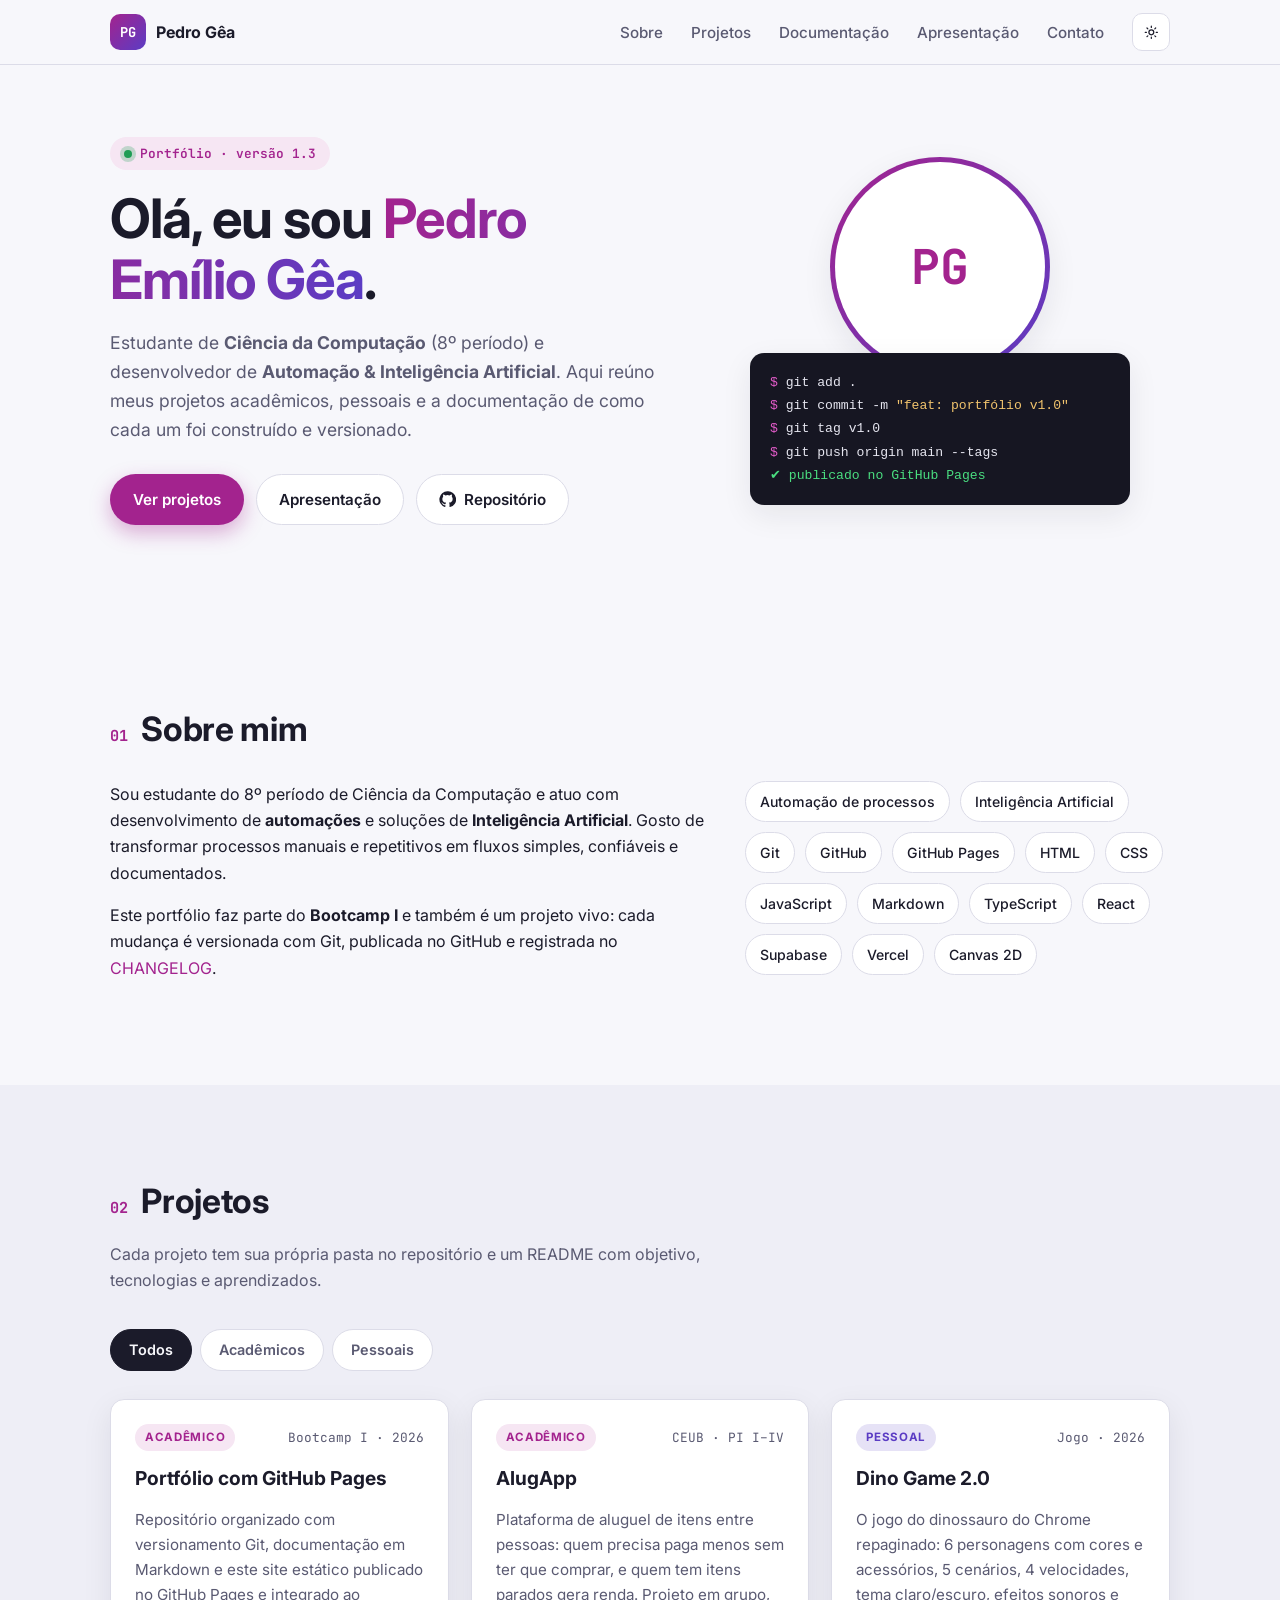
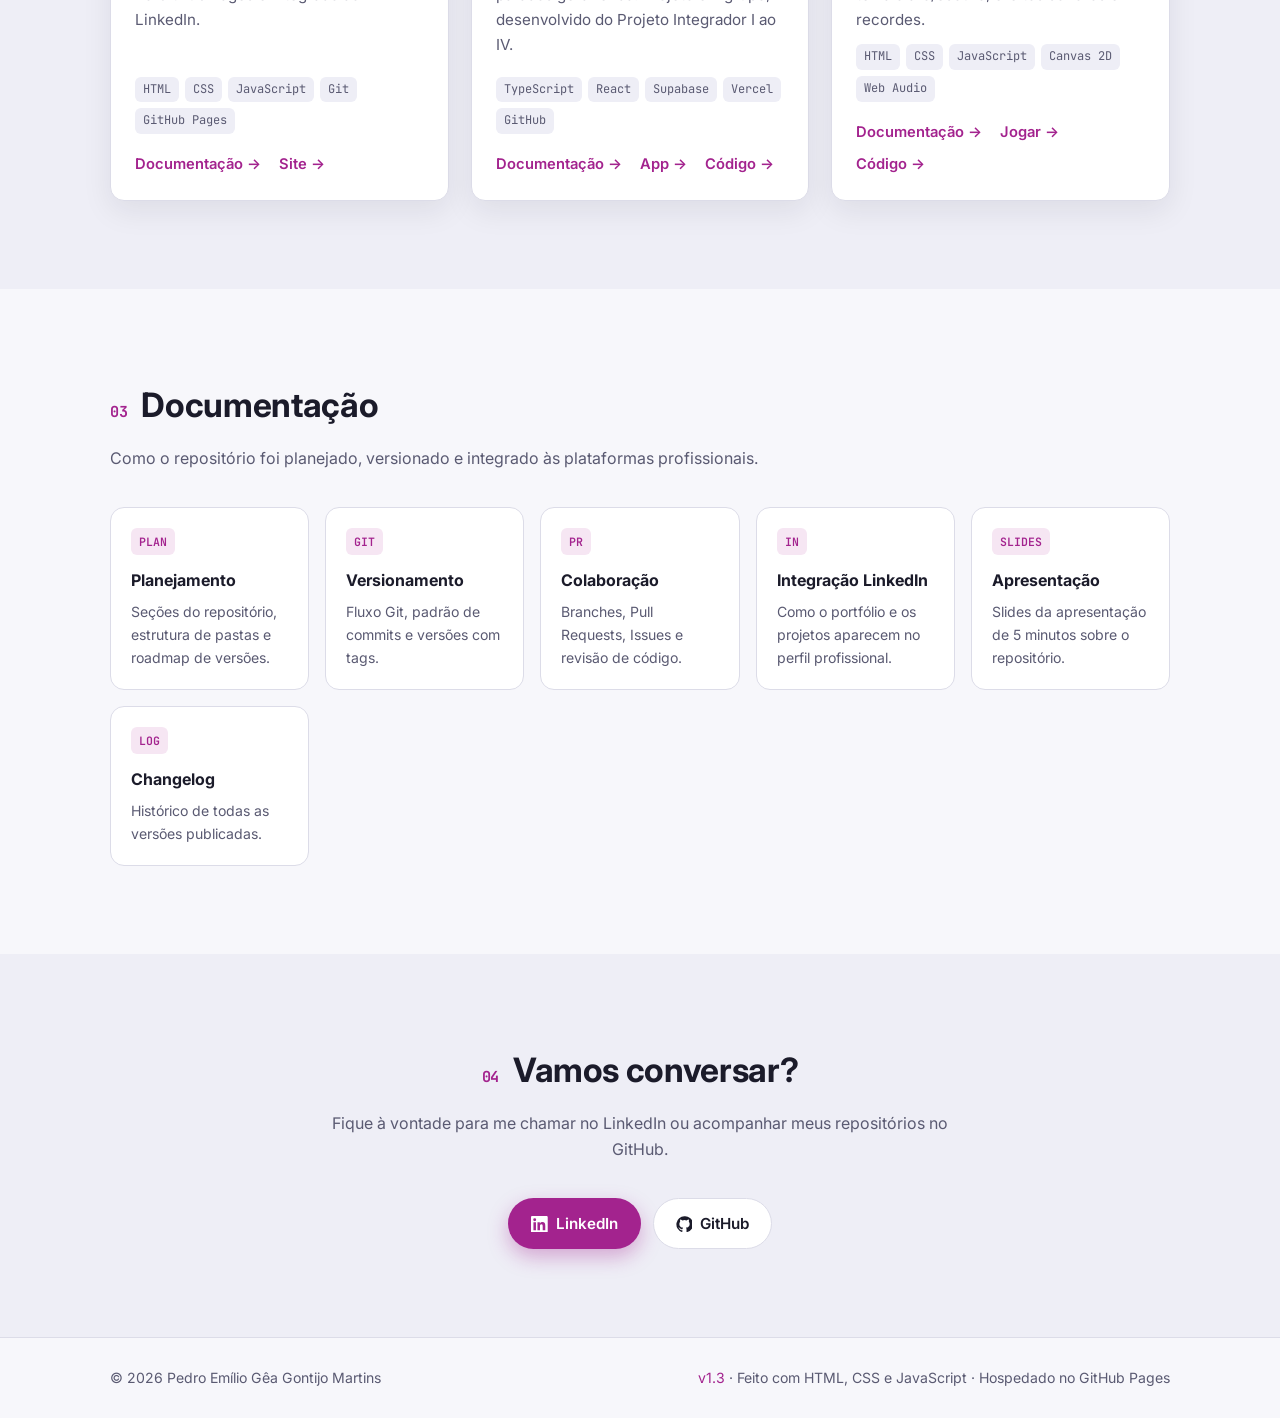
==== commit f2f7b6de: "chore: remove roteiro e arquivos de entrega do repositório" ====
--- a/index.html
+++ b/index.html
@@ -235,7 +235,7 @@
           <a class="doc" href="apresentacao/">
             <span class="doc__icon">SLIDES</span>
             <span class="doc__title">Apresentação</span>
-            <span class="doc__desc">Slides e roteiro do vídeo de 5 minutos sobre o repositório.</span>
+            <span class="doc__desc">Slides da apresentação de 5 minutos sobre o repositório.</span>
           </a>
           <a class="doc" href="https://github.com/PedroEmilioGea/github-page/blob/main/CHANGELOG.md" target="_blank" rel="noopener">
             <span class="doc__icon">LOG</span>
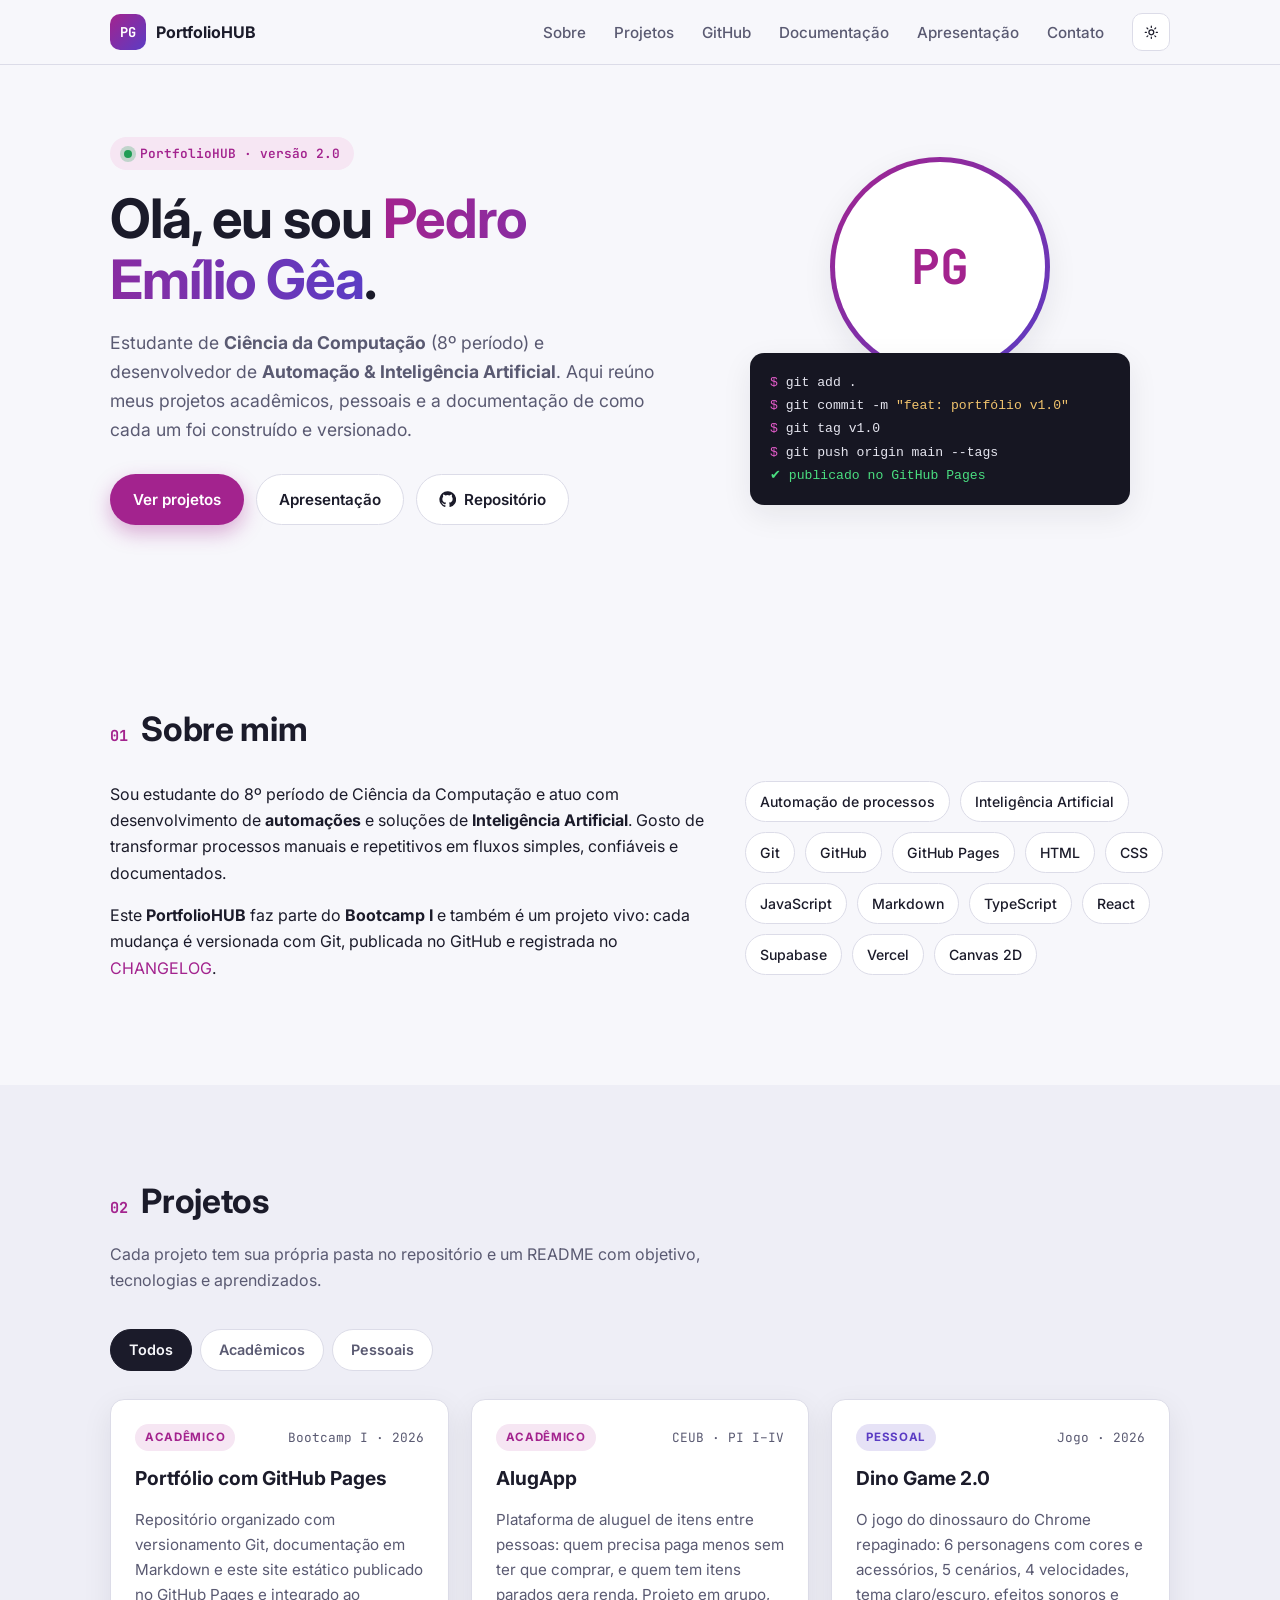
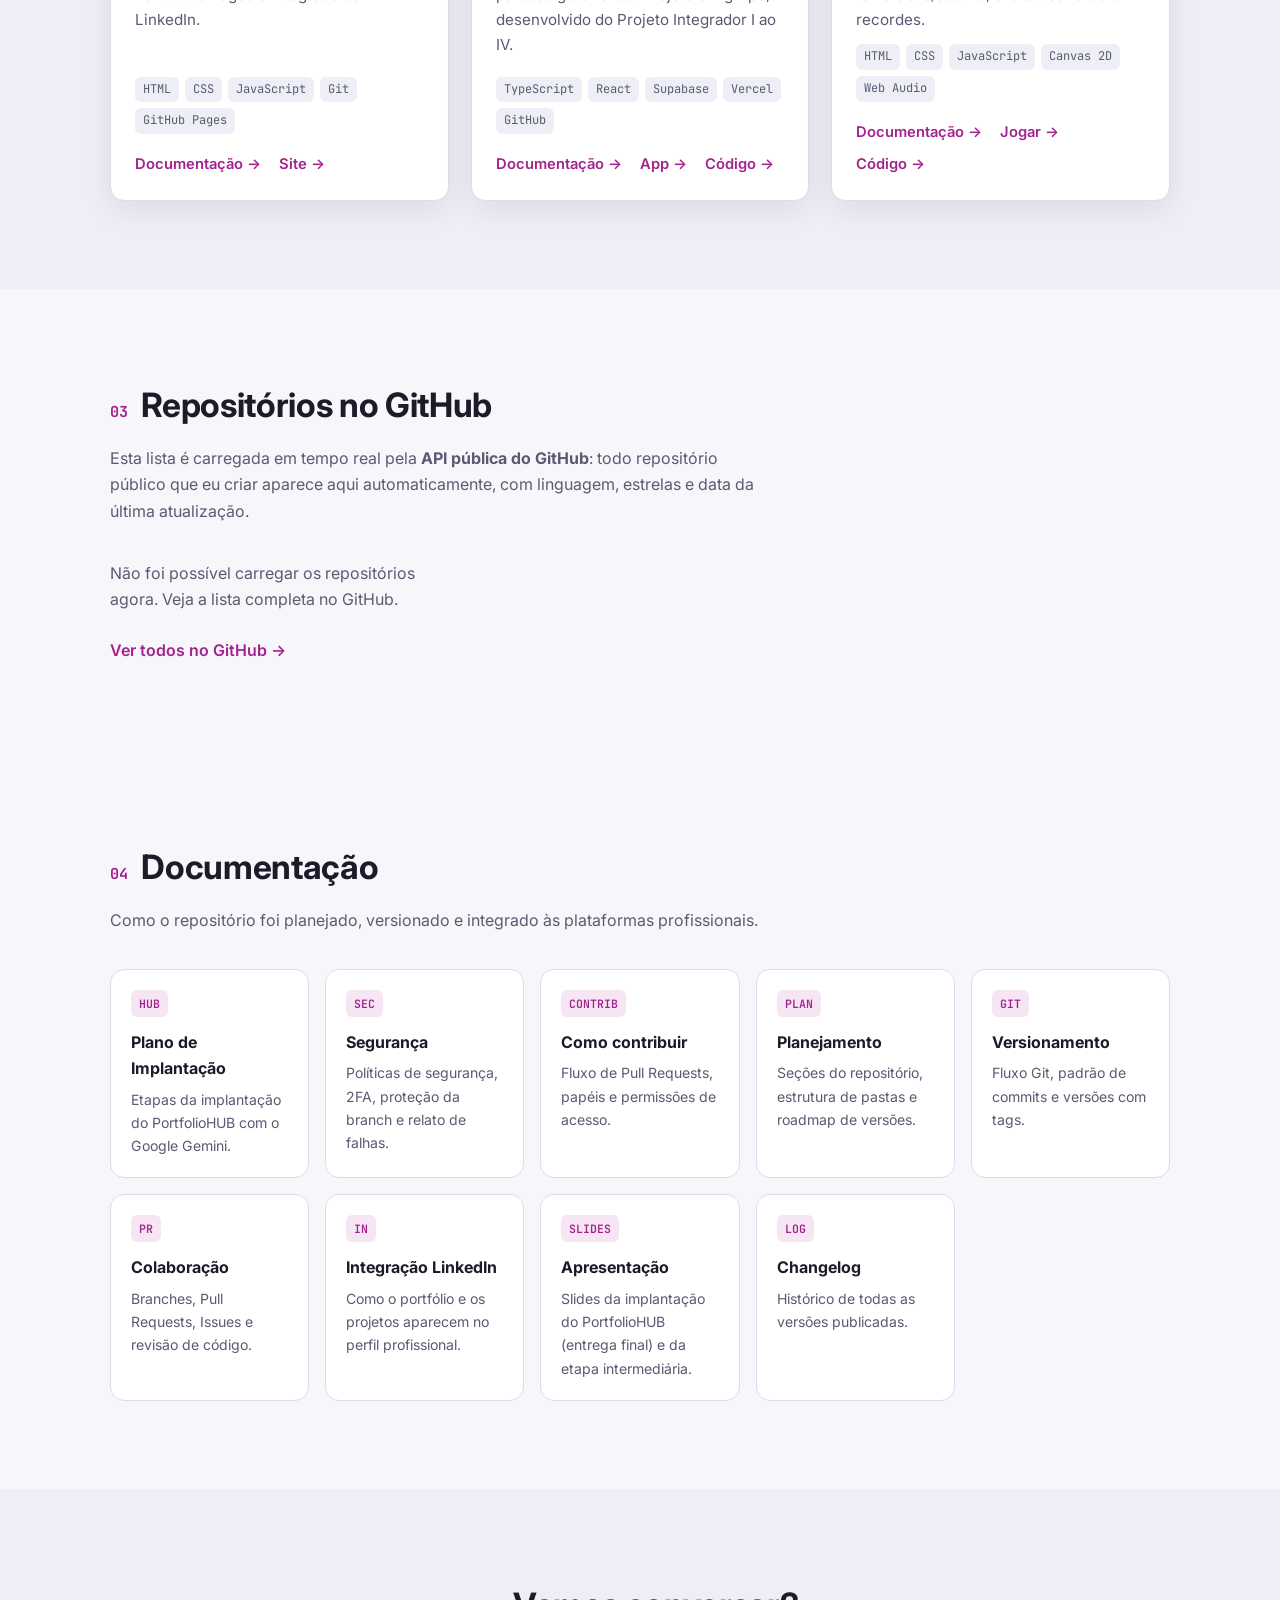
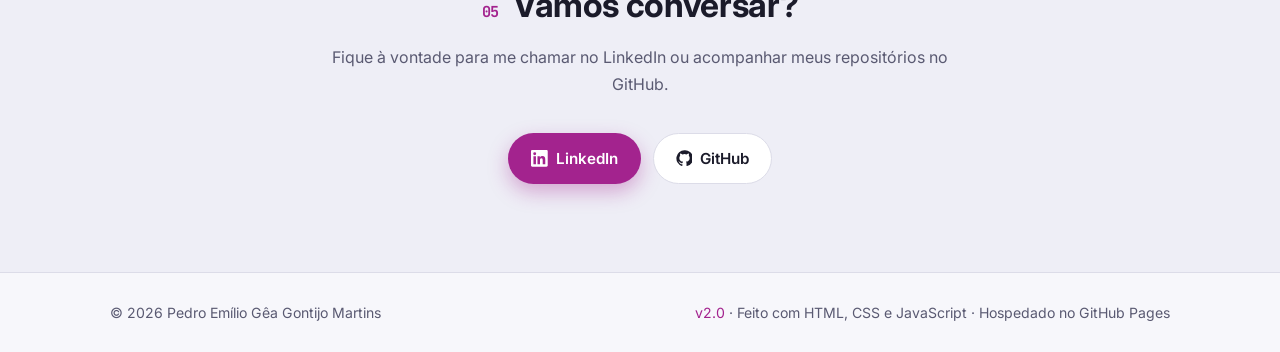
==== commit f6827826: "feat: implanta o PortfolioHUB com segurança, CI e integração com o GitHub" ====
--- a/index.html
+++ b/index.html
@@ -3,13 +3,13 @@
 <head>
   <meta charset="UTF-8">
   <meta name="viewport" content="width=device-width, initial-scale=1.0">
-  <title>Pedro Emílio Gêa · Portfólio</title>
+  <title>PortfolioHUB · Pedro Emílio Gêa</title>
   <meta name="description" content="Portfólio de Pedro Emílio Gêa — estudante de Ciência da Computação e desenvolvedor de Automação e IA. Projetos acadêmicos, pessoais e documentação.">
   <meta name="author" content="Pedro Emílio Gêa Gontijo Martins">
 
   <!-- Open Graph: prévia bonita ao compartilhar o link no LinkedIn -->
   <meta property="og:type" content="website">
-  <meta property="og:title" content="Pedro Emílio Gêa · Portfólio">
+  <meta property="og:title" content="PortfolioHUB · Pedro Emílio Gêa">
   <meta property="og:description" content="Projetos acadêmicos e pessoais, documentação e versionamento com Git e GitHub.">
   <meta property="og:url" content="https://pedroemiliogea.github.io/github-page/">
   <meta property="og:image" content="https://github.com/PedroEmilioGea.png">
@@ -35,21 +35,22 @@
     <nav class="nav container" aria-label="Navegação principal">
       <a class="nav__logo" href="#topo" aria-label="Início">
         <span class="nav__logo-mark">PG</span>
-        <span class="nav__logo-text">Pedro Gêa</span>
+        <span class="nav__logo-text">PortfolioHUB</span>
       </a>
 
-      <button class="nav__toggle" id="nav-toggle" aria-label="Abrir menu" aria-expanded="false" aria-controls="nav-menu">
+      <button type="button" class="nav__toggle" id="nav-toggle" aria-label="Abrir menu" aria-expanded="false" aria-controls="nav-menu">
         <span></span><span></span><span></span>
       </button>
 
       <ul class="nav__menu" id="nav-menu">
         <li><a href="#sobre">Sobre</a></li>
         <li><a href="#projetos">Projetos</a></li>
+        <li><a href="#github">GitHub</a></li>
         <li><a href="#documentacao">Documentação</a></li>
-        <li><a href="apresentacao/">Apresentação</a></li>
+        <li><a href="apresentacao/implantacao.html">Apresentação</a></li>
         <li><a href="#contato">Contato</a></li>
         <li>
-          <button class="theme-toggle" id="theme-toggle" aria-label="Alternar tema claro/escuro" title="Alternar tema">
+          <button type="button" class="theme-toggle" id="theme-toggle" aria-label="Alternar tema claro/escuro" title="Alternar tema">
             <svg class="icon-sun" viewBox="0 0 24 24" aria-hidden="true"><circle cx="12" cy="12" r="4"/><path d="M12 2v2M12 20v2M4.9 4.9l1.4 1.4M17.7 17.7l1.4 1.4M2 12h2M20 12h2M4.9 19.1l1.4-1.4M17.7 6.3l1.4-1.4"/></svg>
             <svg class="icon-moon" viewBox="0 0 24 24" aria-hidden="true"><path d="M21 12.8A9 9 0 1 1 11.2 3a7 7 0 0 0 9.8 9.8z"/></svg>
           </button>
@@ -62,7 +63,7 @@
     <!-- ===================== HERO ===================== -->
     <section class="hero container">
       <div class="hero__text">
-        <p class="hero__tag"><span class="dot"></span> Portfólio · versão 1.3</p>
+        <p class="hero__tag"><span class="dot"></span> PortfolioHUB · versão 2.0</p>
         <h1 class="hero__title">Olá, eu sou <span class="accent">Pedro Emílio Gêa</span>.</h1>
         <p class="hero__subtitle">
           Estudante de <strong>Ciência da Computação</strong> (8º período) e desenvolvedor de
@@ -71,7 +72,7 @@
         </p>
         <div class="hero__actions">
           <a class="btn btn--primary" href="#projetos">Ver projetos</a>
-          <a class="btn btn--ghost" href="apresentacao/">Apresentação</a>
+          <a class="btn btn--ghost" href="apresentacao/implantacao.html">Apresentação</a>
           <a class="btn btn--ghost" href="https://github.com/PedroEmilioGea/github-page" target="_blank" rel="noopener">
             <svg viewBox="0 0 24 24" aria-hidden="true"><path d="M12 .5a11.5 11.5 0 0 0-3.6 22.4c.6.1.8-.3.8-.6v-2c-3.2.7-3.9-1.5-3.9-1.5-.5-1.3-1.3-1.7-1.3-1.7-1-.7.1-.7.1-.7 1.2.1 1.8 1.2 1.8 1.2 1 1.8 2.8 1.3 3.5 1 .1-.8.4-1.3.7-1.6-2.6-.3-5.3-1.3-5.3-5.7 0-1.3.5-2.3 1.2-3.1-.1-.3-.5-1.5.1-3.1 0 0 1-.3 3.2 1.2a11 11 0 0 1 5.8 0c2.2-1.5 3.2-1.2 3.2-1.2.6 1.6.2 2.8.1 3.1.8.8 1.2 1.9 1.2 3.1 0 4.4-2.7 5.4-5.3 5.7.4.4.8 1.1.8 2.2v3.3c0 .3.2.7.8.6A11.5 11.5 0 0 0 12 .5z"/></svg>
             Repositório
@@ -82,7 +83,7 @@
         <div class="avatar" data-initials="PG">
           <img onerror="this.remove()" src="https://github.com/PedroEmilioGea.png" alt="Foto de perfil de Pedro Emílio Gêa" width="260" height="260">
         </div>
-        <pre class="terminal" aria-label="Exemplo de comandos Git"><code><span class="t-prompt">$</span> git add .
+        <pre class="terminal" aria-hidden="true"><code><span class="t-prompt">$</span> git add .
 <span class="t-prompt">$</span> git commit -m <span class="t-str">"feat: portfólio v1.0"</span>
 <span class="t-prompt">$</span> git tag v1.0
 <span class="t-prompt">$</span> git push origin main --tags
@@ -102,12 +103,12 @@
               Gosto de transformar processos manuais e repetitivos em fluxos simples, confiáveis e documentados.
             </p>
             <p>
-              Este portfólio faz parte do <strong>Bootcamp I</strong> e também é um projeto vivo: cada mudança é
+              Este <strong>PortfolioHUB</strong> faz parte do <strong>Bootcamp I</strong> e também é um projeto vivo: cada mudança é
               versionada com Git, publicada no GitHub e registrada no
               <a href="https://github.com/PedroEmilioGea/github-page/blob/main/CHANGELOG.md" target="_blank" rel="noopener">CHANGELOG</a>.
             </p>
           </div>
-          <ul class="chips" aria-label="Áreas e ferramentas">
+          <div class="chips-wrap" role="group" aria-label="Áreas e ferramentas"><ul class="chips">
             <li>Automação de processos</li>
             <li>Inteligência Artificial</li>
             <li>Git</li>
@@ -122,7 +123,7 @@
             <li>Supabase</li>
             <li>Vercel</li>
             <li>Canvas 2D</li>
-          </ul>
+          </ul></div>
         </div>
       </div>
     </section>
@@ -134,9 +135,9 @@
         <p class="section__lead">Cada projeto tem sua própria pasta no repositório e um README com objetivo, tecnologias e aprendizados.</p>
 
         <div class="filters" role="group" aria-label="Filtrar projetos">
-          <button class="filter is-active" data-filter="todos">Todos</button>
-          <button class="filter" data-filter="academico">Acadêmicos</button>
-          <button class="filter" data-filter="pessoal">Pessoais</button>
+          <button type="button" class="filter is-active" data-filter="todos">Todos</button>
+          <button type="button" class="filter" data-filter="academico">Acadêmicos</button>
+          <button type="button" class="filter" data-filter="pessoal">Pessoais</button>
         </div>
 
         <div class="cards" id="lista-projetos">
@@ -205,13 +206,45 @@
       </div>
     </section>
 
+    <!-- ===================== GITHUB (integração via API) ===================== -->
+    <section class="section" id="github">
+      <div class="container">
+        <h2 class="section__title"><span class="section__num">03</span> Repositórios no GitHub</h2>
+        <p class="section__lead">
+          Esta lista é carregada em tempo real pela <strong>API pública do GitHub</strong>: todo repositório
+          público que eu criar aparece aqui automaticamente, com linguagem, estrelas e data da última atualização.
+        </p>
+        <div class="cards" id="lista-repos" aria-live="polite">
+          <p class="repos__status" id="repos-status">Carregando repositórios…</p>
+        </div>
+        <p class="repos__more">
+          <a href="https://github.com/PedroEmilioGea?tab=repositories" target="_blank" rel="noopener">Ver todos no GitHub →</a>
+        </p>
+      </div>
+    </section>
+
     <!-- ===================== DOCUMENTAÇÃO ===================== -->
     <section class="section" id="documentacao">
       <div class="container">
-        <h2 class="section__title"><span class="section__num">03</span> Documentação</h2>
+        <h2 class="section__title"><span class="section__num">04</span> Documentação</h2>
         <p class="section__lead">Como o repositório foi planejado, versionado e integrado às plataformas profissionais.</p>
 
         <div class="docs">
+          <a class="doc" href="https://github.com/PedroEmilioGea/github-page/blob/main/docs/implantacao.md" target="_blank" rel="noopener">
+            <span class="doc__icon">HUB</span>
+            <span class="doc__title">Plano de Implantação</span>
+            <span class="doc__desc">Etapas da implantação do PortfolioHUB com o Google Gemini.</span>
+          </a>
+          <a class="doc" href="https://github.com/PedroEmilioGea/github-page/blob/main/SECURITY.md" target="_blank" rel="noopener">
+            <span class="doc__icon">SEC</span>
+            <span class="doc__title">Segurança</span>
+            <span class="doc__desc">Políticas de segurança, 2FA, proteção da branch e relato de falhas.</span>
+          </a>
+          <a class="doc" href="https://github.com/PedroEmilioGea/github-page/blob/main/CONTRIBUTING.md" target="_blank" rel="noopener">
+            <span class="doc__icon">CONTRIB</span>
+            <span class="doc__title">Como contribuir</span>
+            <span class="doc__desc">Fluxo de Pull Requests, papéis e permissões de acesso.</span>
+          </a>
           <a class="doc" href="https://github.com/PedroEmilioGea/github-page/blob/main/docs/planejamento.md" target="_blank" rel="noopener">
             <span class="doc__icon">PLAN</span>
             <span class="doc__title">Planejamento</span>
@@ -232,10 +265,10 @@
             <span class="doc__title">Integração LinkedIn</span>
             <span class="doc__desc">Como o portfólio e os projetos aparecem no perfil profissional.</span>
           </a>
-          <a class="doc" href="apresentacao/">
+          <a class="doc" href="apresentacao/implantacao.html">
             <span class="doc__icon">SLIDES</span>
             <span class="doc__title">Apresentação</span>
-            <span class="doc__desc">Slides da apresentação de 5 minutos sobre o repositório.</span>
+            <span class="doc__desc">Slides da implantação do PortfolioHUB (entrega final) e da etapa intermediária.</span>
           </a>
           <a class="doc" href="https://github.com/PedroEmilioGea/github-page/blob/main/CHANGELOG.md" target="_blank" rel="noopener">
             <span class="doc__icon">LOG</span>
@@ -249,7 +282,7 @@
     <!-- ===================== CONTATO ===================== -->
     <section class="section section--alt" id="contato">
       <div class="container contact">
-        <h2 class="section__title"><span class="section__num">04</span> Vamos conversar?</h2>
+        <h2 class="section__title"><span class="section__num">05</span> Vamos conversar?</h2>
         <p class="section__lead">Fique à vontade para me chamar no LinkedIn ou acompanhar meus repositórios no GitHub.</p>
         <div class="contact__links">
           <a class="btn btn--primary" href="https://www.linkedin.com/in/pedro-em%C3%ADlio-g%C3%AAa-gontijo-martins-45b3a32ba/" target="_blank" rel="noopener">
@@ -270,7 +303,7 @@
     <div class="container footer__inner">
       <p>© <span id="ano">2026</span> Pedro Emílio Gêa Gontijo Martins</p>
       <p class="footer__version">
-        <a href="https://github.com/PedroEmilioGea/github-page/blob/main/CHANGELOG.md" target="_blank" rel="noopener">v1.3</a>
+        <a href="https://github.com/PedroEmilioGea/github-page/blob/main/CHANGELOG.md" target="_blank" rel="noopener">v2.0</a>
         · Feito com HTML, CSS e JavaScript · Hospedado no GitHub Pages
       </p>
     </div>
--- a/assets/css/style.css
+++ b/assets/css/style.css
@@ -270,3 +270,10 @@
   .cards { grid-template-columns: 1fr; }
   .footer__inner { flex-direction: column; }
 }
+
+/* ---------- Repositórios (API do GitHub) ---------- */
+.repos__status { color: var(--text-muted); margin: 0; }
+.repos__more { margin: 24px 0 0; font-weight: 600; }
+.card__stats { display: flex; flex-wrap: wrap; gap: 14px; font-size: .82rem; color: var(--text-muted); font-family: var(--mono); }
+.lang-dot { display: inline-block; width: 10px; height: 10px; border-radius: 50%; background: var(--accent-2); margin-right: 6px; vertical-align: middle; }
+.chips-wrap { min-width: 0; }
